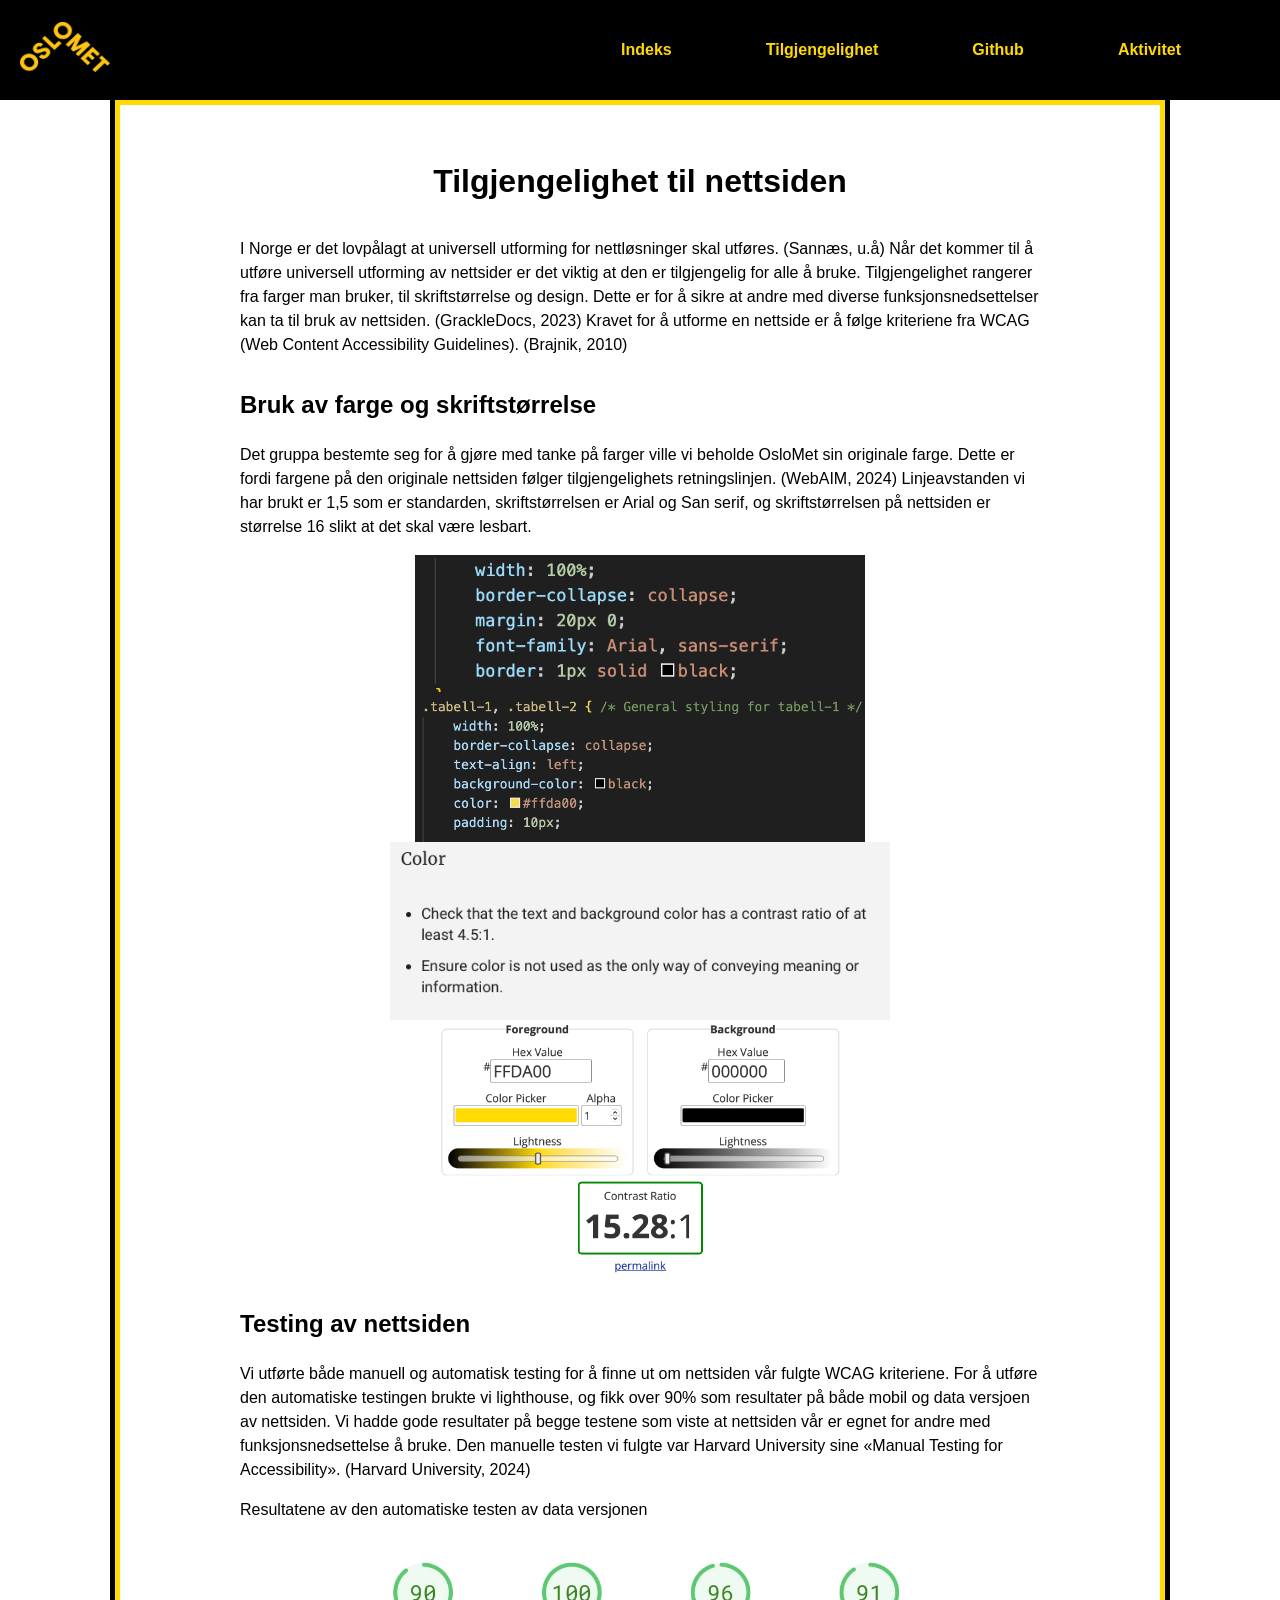
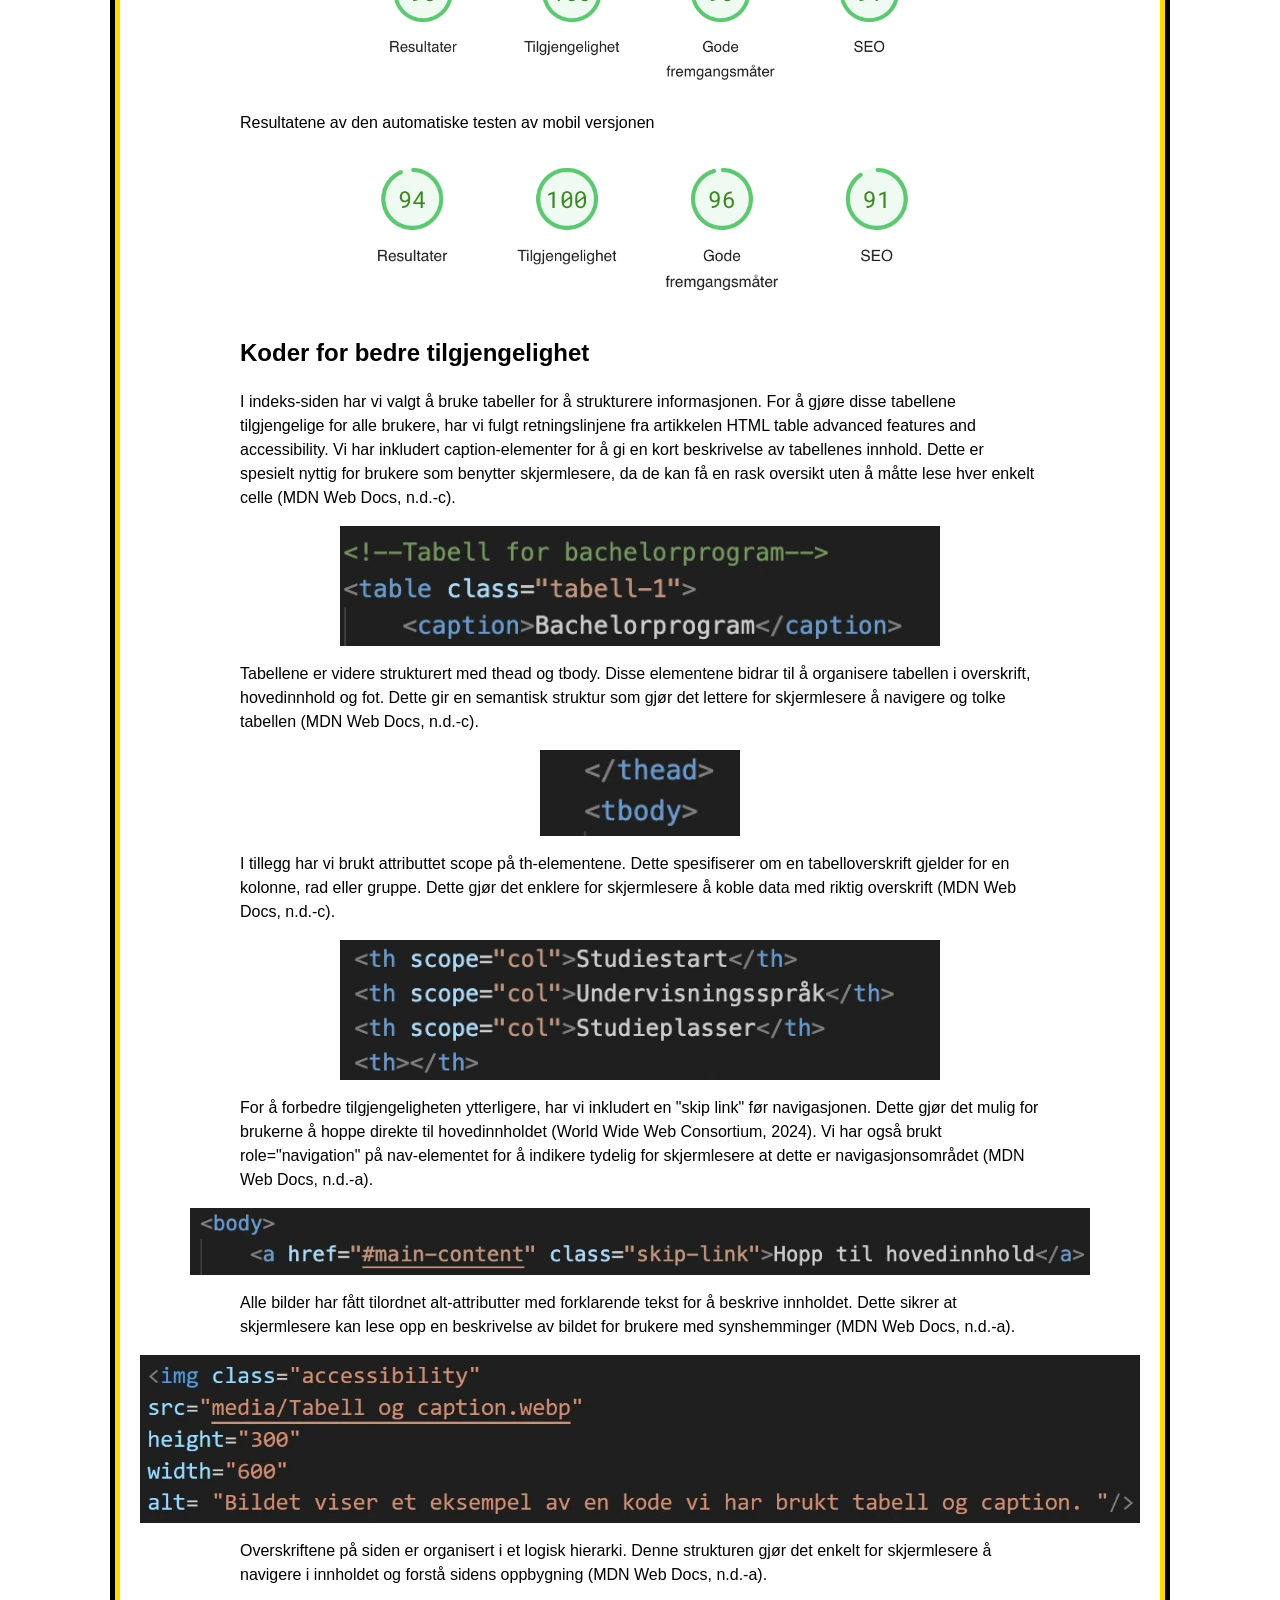
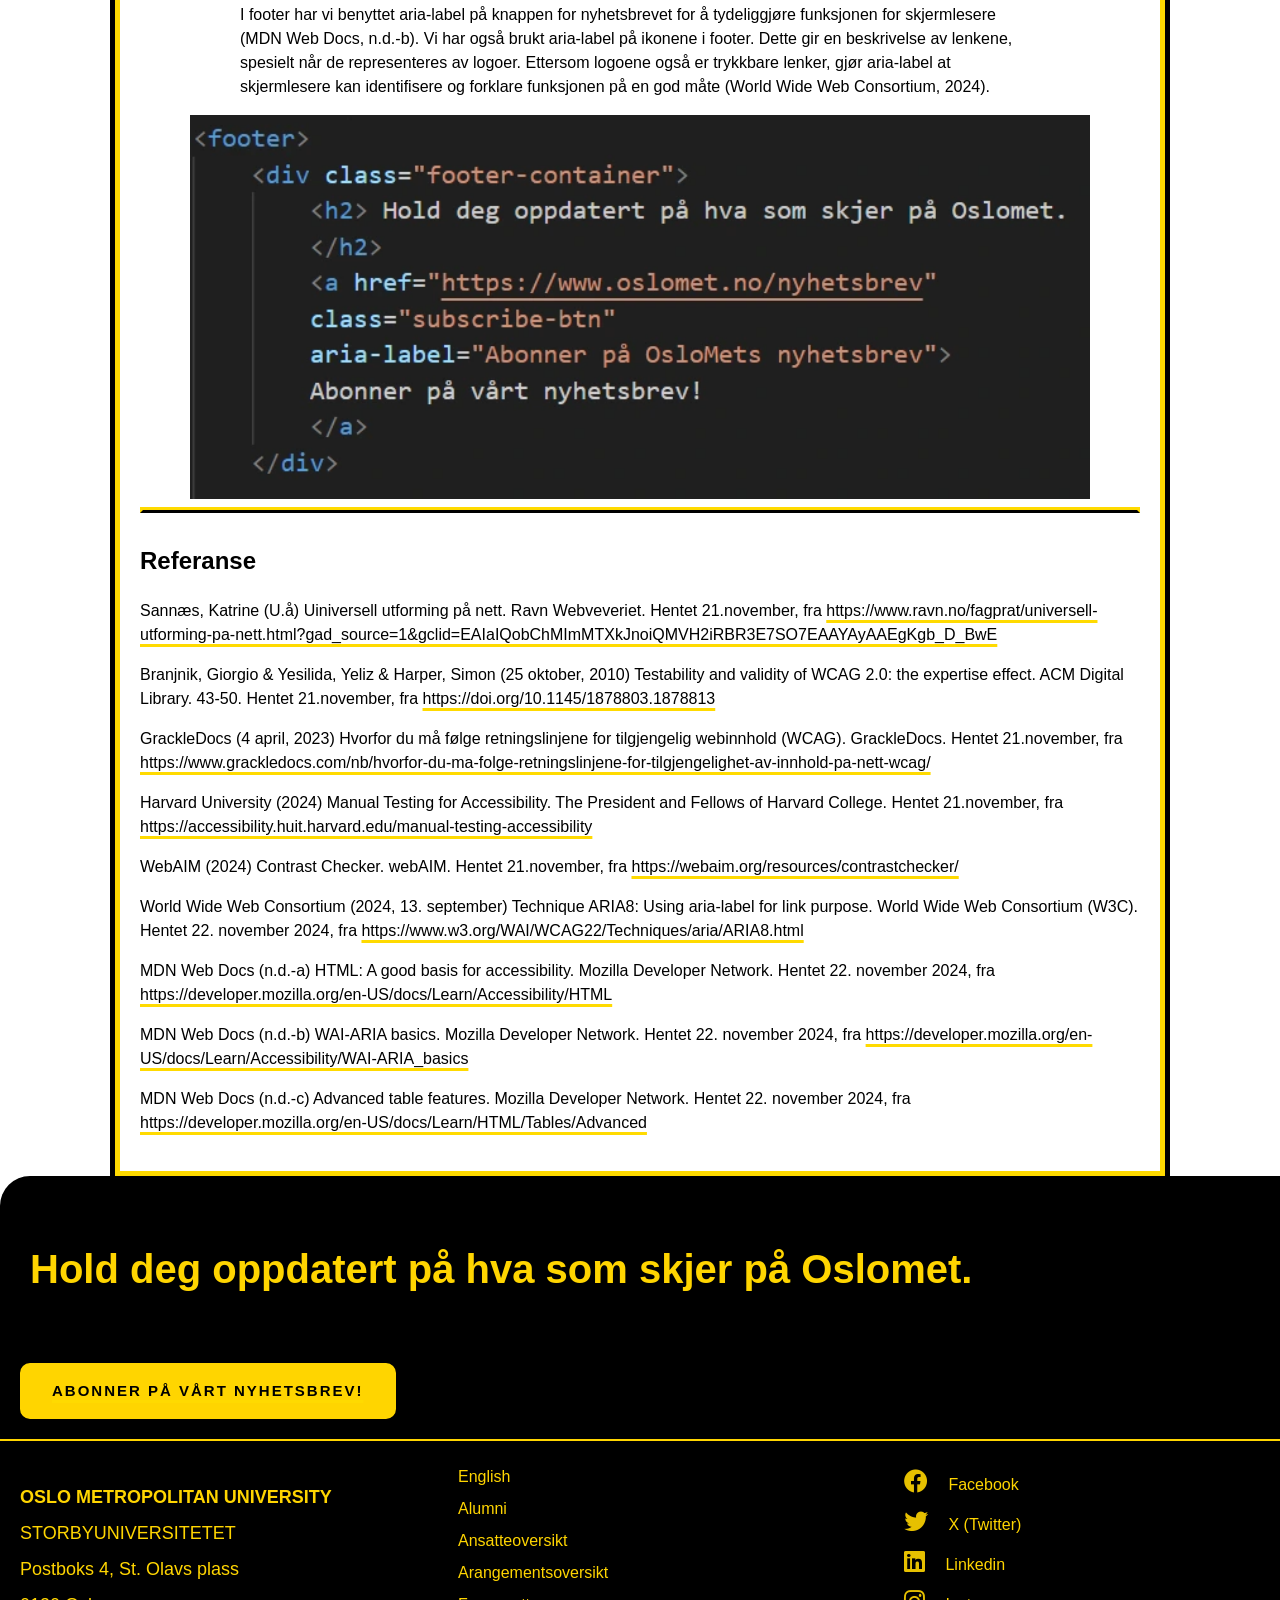
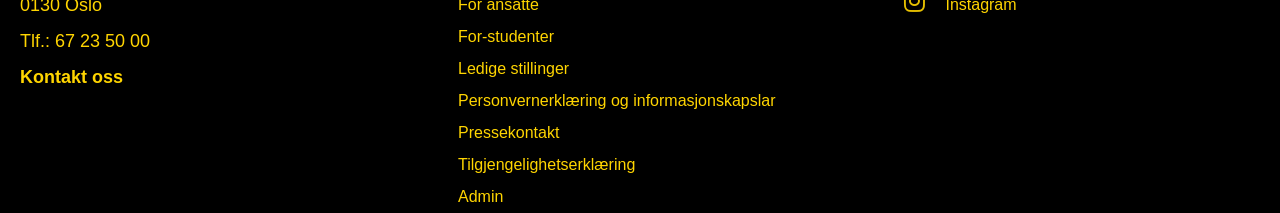
==== accessibility.html @ cd57c7e1 "fjernet height" ====
<!DOCTYPE html>
<html lang="no">
<head>
    <title>Tilgjengelighet</title>
    <meta charset="UTF-8">
    <meta name="viewport" content="width=device-width, initial-scale=1.0">
    <link rel="stylesheet" href="style.css">
    <link rel="stylesheet" href="https://cdnjs.cloudflare.com/ajax/libs/font-awesome/6.0.0-beta3/css/all.min.css">
</head>
    <header>
        <nav>
    
            <a href="https://www.oslomet.no/" >
                <img
                    width="90"
                    height="50"
                    src="media/OsloMet-gul logo.webp"
                    id="logo"
                    alt="OsloMet logo">
            </a>  
    
            <input id="burger-toggle" type="checkbox">
            <label class="hamburger-toggle-container" for="burger-toggle">
                <div class="menu-icon"></div>
            </label>
            <ul class="menu">
                <li><a href="index.html">Indeks</a></li>
                <li><a href="accessibility.html">Tilgjengelighet</a></li>
                <li><a href="git.html">Github</a></li>
                <li><a href="activity.html">Aktivitet</a></li>
            </ul>
        </nav>
    </header>
<body>
    <article class="tilgjengelighet">
        <section class="innhold">
            <h1>Tilgjengelighet til nettsiden </h1>

            <p class="skrift">I Norge er det lovpålagt at universell utforming for nettløsninger skal utføres. (Sannæs, u.å) 
                Når det kommer til å utføre universell utforming av nettsider er det viktig at den er tilgjengelig for alle å bruke.
                Tilgjengelighet rangerer fra farger man bruker, til skriftstørrelse og design. 
                Dette er for å sikre at andre med diverse funksjonsnedsettelser kan ta til bruk av nettsiden. (GrackleDocs, 2023) 
                Kravet for å utforme en nettside er å følge kriteriene fra WCAG (Web Content Accessibility Guidelines). (Brajnik, 2010) 
            </p>
        
            <h2>Bruk av farge og skriftstørrelse</h2>
            <p class="nettside"> 
                Det gruppa bestemte seg for å gjøre med tanke på farger ville vi beholde OsloMet sin originale farge. 
                Dette er fordi fargene på den originale nettsiden følger tilgjengelighets retningslinjen. (WebAIM, 2024) 
                Linjeavstanden vi har brukt er 1,5 som er standarden, 
                skriftstørrelsen er Arial og San serif, 
                og skriftstørrelsen på nettsiden er størrelse 16 slikt at det skal være lesbart.
            </p>

            <img class= "accessibility" src="media/skrift.webp" width="450px"
            alt="Dette bildet visere linjeavstand, skriftstørrelse og skrift type som er brukt på nettsiden." />
            <!-- Bildet er funnet fra vscode i dette prosjektet -->

            <img class= "accessibility" src="media/farge.webp" width="450x" 
            alt="Bildet viser koden på fargen vi har brukt på nettsiden." />
            <!-- Bildet er funnet fra vscode i dette prosjektet -->

            <img class= "accessibility" 
            src="media/Manuel_farge_test.webp" 
            height="150px"
            width="500px"
            alt="Bildet viser standarden på hva fargen må skåre for at det skal følge WCAG." />
            <!-- kilde brukt for bildet er hentet fra: "https://accessibility.huit.harvard.edu/manual-testing-accessibility"-->

            <img class= "accessibility" src="media/Farge2.webp" width="400px" 
            alt="Bildet viser hva fargene våres skårte." />
            <!-- kildet brukt for bildet er hentet fra: https://webaim.org/resources/contrastchecker/ -->
        </section>
        <section class="innhold"> 
            <h2>Testing av nettsiden</h2>
            <p> Vi utførte både manuell og automatisk testing for å finne ut om nettsiden vår fulgte WCAG kriteriene. 
                For å utføre den automatiske testingen brukte vi lighthouse, og fikk over 90% som resultater på både mobil og data versjoen av nettsiden.
                Vi hadde gode resultater på begge testene som viste at nettsiden vår er egnet for andre med funksjonsnedsettelse å bruke. 
                Den manuelle testen vi fulgte var Harvard University sine «Manual Testing for Accessibility». (Harvard University, 2024)
            </p>
            
            <p>Resultatene av den automatiske testen av data versjonen</p>
            <img class="accessibility" src="media/data versjon.webp" width="600"
            alt="Bildet viser resultatene på den automatiske testen av data versjonen av nettsiden.">
             <!-- https://pagespeed.web.dev/analysis/https-sadaf703-github-io-Eksamen-git-html/xgav37s347?form_factor=mobile&category=performance&category=accessibility&category=best-practices&category=seo&hl=no&utm_source=lh-chrome-ext -->
            
            <p>Resultatene av den automatiske testen av mobil versjonen</p>
            <img class="accessibility" src="media/mobil versjon.webp" width="600"
            alt="Bildet viser resultatene på den automatiske testen av mobil versjonen av nettsiden.">
             <!-- https://pagespeed.web.dev/analysis/https-sadaf703-github-io-Eksamen-git-html/xgav37s347?form_factor=mobile&category=performance&category=accessibility&category=best-practices&category=seo&hl=no&utm_source=lh-chrome-ext -->

        </section>

        <section class="innhold">
            <h2>Koder for bedre tilgjengelighet</h2>

            <p> I indeks-siden har vi valgt å bruke tabeller for å strukturere informasjonen. 
                For å gjøre disse tabellene tilgjengelige for alle brukere, 
                har vi fulgt retningslinjene fra artikkelen HTML table advanced features and accessibility.
                Vi har inkludert caption-elementer for å gi en kort beskrivelse av tabellenes innhold. 
                Dette er spesielt nyttig for brukere som benytter skjermlesere, 
                da de kan få en rask oversikt uten å måtte lese hver enkelt celle (MDN Web Docs, n.d.-c).
            </p>

            <img class="accessibility" src="media/Tabell og caption.webp" width="600" 
            alt= "Bildet viser et eksempel av en kode vi har brukt tabell og caption. "/>
            <!-- Bildet er funnet fra vscode i dette prosjektet -->

            <p class="skrift">Tabellene er videre strukturert med thead og tbody. 
                Disse elementene bidrar til å organisere tabellen i overskrift, hovedinnhold og fot. 
                Dette gir en semantisk struktur som gjør det lettere for skjermlesere å navigere og tolke tabellen (MDN Web Docs, n.d.-c).
            </p>

            <img class="accessibility" src="media/thead og tbody.webp" width="200px" 
            alt="Bildet viser et eksempel av en kode vi har brukt thead og tbody."/>
            <!-- Bildet er funnet fra vscode i dette prosjektet -->

            <p class="skrift">I tillegg har vi brukt attributtet scope på th-elementene. 
                Dette spesifiserer om en tabelloverskrift gjelder for en kolonne, rad eller gruppe. 
                Dette gjør det enklere for skjermlesere å koble data med riktig overskrift (MDN Web Docs, n.d.-c).
            </p>

            <img class="accessibility" src="media/scope.webp" width="600px" 
            alt="Bildet viser et eksempel av en kode vi har brukt scope. "/>
            <!-- Bildet er funnet fra vscode i dette prosjektet -->

            <p class="skrift">For å forbedre tilgjengeligheten ytterligere, har vi inkludert en "skip link" før navigasjonen. 
                Dette gjør det mulig for brukerne å hoppe direkte til hovedinnholdet (World Wide Web Consortium, 2024). 
                Vi har også brukt role="navigation" på nav-elementet for å indikere tydelig for skjermlesere at dette er navigasjonsområdet 
                (MDN Web Docs, n.d.-a).
            </p>

            <img class="accessibility" src="media/skip link.webp" width="900px" 
            alt="Bildet er et eksempel av en kode vi har brukt skip link."/>
            <!-- Bildet er funnet fra vscode i dette prosjektet -->

            <p class="skrift">Alle bilder har fått tilordnet alt-attributter med forklarende tekst for å beskrive innholdet. 
                Dette sikrer at skjermlesere kan lese opp en beskrivelse av bildet for brukere med synshemminger (MDN Web Docs, n.d.-a).
            </p>

            <img class="accessibility" src="media/alt-attributtet.webp" width="1000px" 
            alt="Bildet viser et eksempel av en kode vi har brukt alt attributtet."/>
            <!-- Bildet er funnet fra vscode i dette prosjektet -->

            <p class="skrift">Overskriftene på siden er organisert i et logisk hierarki. 
                Denne strukturen gjør det enkelt for skjermlesere å navigere i innholdet og forstå sidens oppbygning (MDN Web Docs, n.d.-a).
            </p>


            <p class="skrift">I footer har vi benyttet aria-label på knappen for nyhetsbrevet for å tydeliggjøre funksjonen for skjermlesere (MDN Web Docs, n.d.-b). 
                Vi har også brukt aria-label på ikonene i footer. 
                Dette gir en beskrivelse av lenkene, spesielt når de representeres av logoer. 
                Ettersom logoene også er trykkbare lenker, 
                gjør aria-label at skjermlesere kan identifisere og forklare funksjonen på en god måte (World Wide Web Consortium, 2024).
            </p>
         
            <img class="accessibility" src="media/aria-label.webp" width="900">
            <!-- Bildet er funnet fra vscode i dette prosjektet -->
            
        </section>
        <hr>
        <section>
            <h2>Referanse</h2>

                <p>Sannæs, Katrine (U.å) 
                    Uiniversell utforming på nett.
                    Ravn Webveveriet. 
                    Hentet 21.november, fra 
                    <a href="https://www.ravn.no/fagprat/universell-utforming-pa-nett.html?gad_source=1&gclid=EAIaIQobChMImMTXkJnoiQMVH2iRBR3E7SO7EAAYAyAAEgKgb_D_BwE" 
                    target="_self">https://www.ravn.no/fagprat/universell-utforming-pa-nett.html?gad_source=1&gclid=EAIaIQobChMImMTXkJnoiQMVH2iRBR3E7SO7EAAYAyAAEgKgb_D_BwE</a>
                </p>  
       
                <p> Branjnik, Giorgio & Yesilida, Yeliz & Harper, Simon (25 oktober, 2010) 
                    Testability and validity of WCAG 2.0: the expertise effect. 
                    ACM Digital Library. 43-50. 
                    Hentet 21.november, fra  
                    <a href="https://doi.org/10.1145/1878803.1878813"target="_self">https://doi.org/10.1145/1878803.1878813</a>
                </p>
       
                <p> GrackleDocs (4 april, 2023) 
                    Hvorfor du må følge retningslinjene for tilgjengelig webinnhold (WCAG). 
                    GrackleDocs. 
                    Hentet 21.november, fra 
                    <a href= "https://www.grackledocs.com/nb/hvorfor-du-ma-folge-retningslinjene-for-tilgjengelighet-av-innhold-pa-nett-wcag/ " target="_self">
                    https://www.grackledocs.com/nb/hvorfor-du-ma-folge-retningslinjene-for-tilgjengelighet-av-innhold-pa-nett-wcag/</a>
                </p>
       
                <p> Harvard University (2024)
                    Manual Testing for Accessibility. 
                    The President and Fellows of Harvard College. 
                    Hentet 21.november, fra 
                    <a href="https://accessibility.huit.harvard.edu/manual-testing-accessibility" target="_self"> https://accessibility.huit.harvard.edu/manual-testing-accessibility</a>
                </p>

                <p>WebAIM (2024) 
                    Contrast Checker. 
                    webAIM. 
                    Hentet 21.november, fra <a href="https://webaim.org/resources/contrastchecker/" target="_self"> https://webaim.org/resources/contrastchecker/ </a>
                </p>
         
                <p>World Wide Web Consortium (2024, 13. september) 
                    Technique ARIA8: Using aria-label for link purpose. 
                    World Wide Web Consortium (W3C). 
                    Hentet 22. november 2024, fra 
                    <a href= "https://www.w3.org/WAI/WCAG22/Techniques/aria/ARIA8.html" target="_self"> https://www.w3.org/WAI/WCAG22/Techniques/aria/ARIA8.html </a>
                </p>

                <p>MDN Web Docs (n.d.-a)  
                    HTML: A good basis for accessibility. 
                    Mozilla Developer Network. 
                    Hentet 22. november 2024, fra  
                    <a href="https://developer.mozilla.org/en-US/docs/Learn/Accessibility/HTML"  target="_self"> https://developer.mozilla.org/en-US/docs/Learn/Accessibility/HTML </a>
                </p>

                <p>MDN Web Docs (n.d.-b)  
                    WAI-ARIA basics. 
                    Mozilla Developer Network. 
                    Hentet 22. november 2024, fra  
                    <a href="https://developer.mozilla.org/en-US/docs/Learn/Accessibility/WAI-ARIA_basics" target="_self"> https://developer.mozilla.org/en-US/docs/Learn/Accessibility/WAI-ARIA_basics</a>
                </p>

                <p>MDN Web Docs (n.d.-c) 
                    Advanced table features. 
                    Mozilla Developer Network. 
                    Hentet 22. november 2024, fra 
                    <a href="https://developer.mozilla.org/en-US/docs/Learn/HTML/Tables/Advanced" target="_self"> https://developer.mozilla.org/en-US/docs/Learn/HTML/Tables/Advanced</a>
                </p>
            </section>
        </article>

        <footer>  
            <div class="footer-container">
                <h2> Hold deg oppdatert på hva som skjer på Oslomet.
                </h2>
                <a href="https://www.oslomet.no/nyhetsbrev" 
                class="subscribe-btn" 
                aria-label="Abonner på OsloMets nyhetsbrev"> 
                Abonner på vårt nyhetsbrev!
                </a>
            </div>
            
        <hr class="hrFooter">
            <div class="footer-details">
                <div class="contact-info">
                    <p>  <strong> OSLO METROPOLITAN UNIVERSITY</strong> <br>
                        STORBYUNIVERSITETET <br>
                        Postboks 4, St. Olavs plass <br>
                        0130 Oslo <br>
                        Tlf.: 67 23 50 00 <br>
                        <strong><a href="https://www.oslomet.no/om/kontakt">Kontakt oss    </strong></a>
    
                    </p>
                </div>
            <div class="footer-links">
    
                <a href="https://www.oslomet.no/en">English</a><br>
                <a href="https://www.oslomet.no/alumni">Alumni</a><br>
                <a href="https://www.oslomet.no/om/ansatteoversikt">Ansatteoversikt</a><br>
                <a href="https://www.oslomet.no/om/arrangement/arrangementsoversikt">Arangementsoversikt</a><br>
                <a href="https://www.oslomet.no/om/for-ansatte">For ansatte</a><br>
                <a href="https://www.oslomet.no/om/for-studenter">For-studenter</a><br>
                <a href="https://www.oslomet.no/om/ledige-stillinger">Ledige stillinger</a><br>
                <a href="https://www.oslomet.no/om/personvernerklering-informasjonskapslar">Personvernerklæring og informasjonskapslar</a><br>
                <a href="https://www.oslomet.no/om/pressekontakt"> Pressekontakt</a><br>
                <a href="https://www.oslomet.no/om/tilgjengelegheitserklering">Tilgjengelighetserklæring</a><br>
                <a href="#">Admin</a>
                </div>
                <div class="social-icons">
                    <a href="https://www.facebook.com/oslomet/" aria-label="OsloMet på Facebook"><i class="fa-brands fa-facebook"></i> Facebook</a><br> 
                    <a href="https://x.com/oslomet" aria-label="OsloMet på Twitter"><i class="fa-brands fa-twitter"></i> X (Twitter)</a><br>
                    <a href="https://no.linkedin.com/school/oslomet/" aria-label="OsloMet på LinkedIn"><i class="fa-brands fa-linkedin"></i> Linkedin</a><br>
                    <a href="https://www.instagram.com/oslomet/?hl=nb" aria-label="OsloMet på Instagram"><i class="fa-brands fa-instagram"></i> Instagram</a><br>
                </div>
            </div>
    
        </footer>
    </body>
</html>
---- style.css ----
#burger-toggle {
  display: none;  /* Skjuler burger-ikonet som brukes på mobil */
}

/*Navigasjon og meny*/

nav {
  margin: 0; /* Fjerner all margin rundt elementet. */
  padding: 0 20px; /* Setter topp- og bunn-padding til 0, og venstre- og høyre-padding til 20px */
  background-color: #000;
  display: flex;  /* Bruker flexbox for å plassere elementene i navigasjonen */
  align-items: center; /* Sentraliserer elementene vertikalt */
  justify-content: space-between; /* Fordeler plass mellom elementene */
  height: 100px;
}


@media (min-width:701px) { /* Desktop view for skjermer som er 701px eller større*/
  .menu {
  display: flex;
  flex-direction: row;
  justify-content: center;
  list-style-type: none;
  }
  
  .menu li {padding-right: 4rem;}
  }
  
 
.menu a,
.footer-links a {
  text-decoration: none; /* Fjerner standard understrek på lenker */
}

.menu a {
  font-size: 1em;
  font-weight: bold;
  color: #ffda00;
  padding: 15px;
  display: block; /* Elementet vises som et blokk-element, tar hele bredden tilgjengelig. */
  text-align: center;
  transition: color 0.3s ease; /* Legger til en jevn overgang ved hover */
}

.menu a:hover { /* stil ved hover (når pekeren er over elementet.) */
  background-color: #ffda00; 
  color: #000;
}

/*Generell styling*/
body {
  font-family: Arial, sans-serif;
  font-size: 1em;
  line-height: 1.5; /* Angir linjeavstand. */
  margin: 0;
}
/* Skjuler skip links. Kilde for koden: https://www.w3schools.com/accessibility/accessibility_skip_links.php  */
.skip-link {
  position: absolute;
  left: -10000px;
  top: auto;
  width: 1px;
  height: 1px;
  overflow: hidden;
}
.skip-link:focus {
  position: static;
  width: auto;
  height: auto;
}

article {
  max-width: 1000px; /* Begrenser elementets bredde til maks 1000px. */
  border: 5px solid #ffda00; /* Gul kantlinje rundt artikkelen */
  outline: 5px solid #000; /* Svart outline rundt artikkelen, Brukes uten å påvirke layout */
  padding: 20px;
  margin: auto;
}

h1 {
  font-size: 2em;
  text-align: center;
}

h2,
details summary h2,
h3,
details summary h3 {
  font-size: 1,2em;

}

p,
li,
a {
  font-size: 1em;
}

.undertekst {
  text-align: center;
}


a { /*stil for lenker*/
  color: #000;
  text-decoration: underline;
  text-decoration-color: #ffda00;
  text-decoration-thickness: 3px; /* Tykk understrek */
  text-underline-offset: 4px; /* Avstand mellom teksten og understrekningen */
}

h2,
h3 {
  padding-top: 10px;
}

hr {
  border: 3px solid #ffda00; /* Gul horisontal linje */
  border-block-end: 3px solid #000;  /* Sort kant nederst på linjen */
}

.tykkskrift { /* Klassestil for tykkskrift */
  font-weight: bold;
}


/*Video-styling*/

.video-container { /* Brukes for responsiv tilpassing av video.*/
  position: relative; /* Elementet plasseres relativt til sin normale plassering. */
  width: 100%;
  padding-top: 50%;  /* Gir containeren en høyde basert på 50% av bredden (aspektforhold). */
  background-color: #000;  /* Setter svart bakgrunn for å indikere videoinnhold. */
}


.video-container iframe { /* Stiler iframe inni video-container */
  position: absolute; /* plasserer iframe inne i video-containeren. */
  top: 0; /* Plasserer iframe øverst i containeren. */
  border: none; /* Fjerner kantlinjen rundt iframe. */
  left: 0; /* Plasserer iframe helt til venstre i containeren. */
  width: 100%; /* Gjør at iframe tar hele bredden  og høyden av containeren. */
  height: 100%;
}

/* Tabeller*/
.tabell-1,
.tabell-2 {
  width: 100%;
  border-collapse: collapse; /* Fjerner mellomrom mellom celler */
  text-align: left;
  background-color: #000;
  color: #ffda00;
  padding: 10px;
}

.tabell-1 th,
.tabell-1 td,
.tabell-2 th,
.tabell-2 td {
  padding-left: 10px; /* Legger til padding på venstre side av cellene */
  width: 25%;
}

.tabell-1 caption {
  font-size: 1.5em;
  caption-side: top; /* Plasserer overskriften øverst på tabellen */
  font-weight: bold;
  padding: 10px;
  color: #000;
  text-align: center;
}

.tabell-3 {
  width: 100%;
  border-collapse: collapse;
  margin: 20px 0;
  font-family: Arial, sans-serif;
  border: 1px solid #000;
}

.tabell-3 caption {
  font-size: 1.5em;
  font-weight: bold;
  margin-bottom: 10px;
}


.tabell-3 th { /* stil for tabellens overskrifter */
  text-align: center;
  font-weight: bold;
  padding: 10px;
  background-color: #ffda00; 
  color: #000;
  border: 1px solid #000;
}

.tabell-3 td { 
  border: 1px solid #000; /* Sort kant rundt tabellcellene */
  padding: 10px;
  vertical-align: top; /* Justerer innholdet til toppen av cellen det er i. */
}

.tabell-3 .semester {
  background-color: #000;
  color: #ffda00;
}

.tabell-3 tr.semester5_6 td {
  font-weight: bold;
  text-align: center;
  background-color: #000;
  color: #ffda00;
}

.tabell-3 td a {
  display: block;
  font-weight: bold;
  color: #000;
  margin-bottom: 5px;
}

.tabell-3 .Emnegruppe {
  font-weight: bold;
  background-color: #ffda00;
  padding: 2px 5px;
  display: block;
  margin-bottom: 5px;
}

/*stil for seksjoner i Index*/
.andre-seksjon-flex-container,
.tredje-seksjon-flex-container {
  display: flex;
  flex-direction: row;
  align-items: center;
}

.andre-seksjon-flex-container > div {
  max-width: 100%;
  margin: 10px;
  align-items: center;
}

.andre-seksjon,
.tredje-seksjon h2 {
  text-align: center;
}

.tredje-seksjon-flex-container {
  max-width: 100%;
  margin: 10px;
  background-color: #ffda00;
  padding: 10px;
}

.tredje-seksjon-flex-container a {
  text-decoration-color: #000;
}

.tredje-seksjon-flex-container img {
  margin-left: 20px;
}

.enkel-flex-container {  /*lar elementene inni denne containeren justeres og plasseres fleksibelt. */
  width: 350px;
  margin: auto;
  background-color: #ffda00;
  font-size: 20px;
  font-weight: bold;
  text-align: center;
  display: flex;
  justify-content: center;
  align-items: center;
  height: 100px;
}

.enkel-flex-container h3 {
  margin: 0;
  padding: 0;
}

.container-første-seksjon {
  max-width: 800px;
  margin: auto;
  padding: 10px;
}

summary { /* Styling for summary-tittelen */
  font-weight: bold;
  background-color: black;
  color: #ffda00;
  padding: 0;
  max-width: 100%;
  height: 40px;
  outline: none;
  transition: background-color 0.2s ease;
  margin-bottom: 10px;
  cursor: pointer; /* Indikerer at summary er klikkbart */
}

summary:hover {
  background-color: #ffda00;
  color: black;
}

/* Styling for innholdet i paragrafen inne i details */
details h2,
details h3,
details p {
  padding-left: 10px;
  max-width: 100%;
}

details ul {
  padding-left: 70px;
  max-width: 750px;
}

details > details {
  margin-left: 20px;
  margin-bottom: 10px;
  max-width: 700px;
}

details > details summary {
  background-color: #ffda00;
  color: black;
}

details > summary {
  padding: 10px;
  display: flex; /* Plasserer innholdet i summary på én linje */
  cursor: pointer; /* Indiker at det er klikkbart */
  align-items: center; /* Justerer vertikal plassering */
}

details > details p {
  max-width: 100%;
}

/* Klassestil for tykkskrift */
.tykkskrift {
  font-weight: bold;
}

/* CSS for accessibility  */
.accessibility{
  display: block;
  margin-left: auto;
  margin-right: auto;
  max-width: 100%;
  height: auto;
}

.innhold p, .innhold h2{
  margin-left: 100px;
  margin-right: 100px;
}


/* CSS for Git-siden */
.git {
  flex-wrap: wrap;
}

.git h1 {
  text-align: left;
}

.git-container {
  display: flex;
  flex-direction: column;
}


.githublogo { /* GitHub-logo, sentrert */
  display: block;
  margin-left: auto;
  margin-right: auto;
}

.gitlogo img {
  float: right;
  text-indent: 0;
}

.githublogo2 img {
  float: left;
  overflow: auto;
  margin-bottom: 20px;
  margin-right: 20px;
}

.brukGit{
  max-width: 750px;
  margin-left: 150px;
  margin-right: 150px;
  margin-bottom: 50px;
}

.fordeler-container {
  display: flex;
  flex-direction: row;
}
.fordeler-container h3 {
  display: inline; /*fjerner linjeskift*/
  font-size: 1em;
}

.vscode-container {
  display: flex;
  flex-direction: column;
  max-width: 100%;
  align-items: center;
}


.fordeler-container img { /* Bilder i fordeler-seksjonen */
  padding: 20px;
}


figcaption { /* bildetekst for bilder */
  font-style: italic;
  margin: auto;
  text-align: right;
}


.gitimg-container { /* Flex-container for Git-bilder */
  display: flex;
  flex-wrap: wrap;
  flex-direction: row;
}

.gitimg {
  flex: 50%;
  max-width: 50%;
}

.gitimg img {
  max-width: 100%;
}

/* CSS for aktivitetssider */
main {
  border: none;
  outline: none;
}

.rolling-paper {
  max-width: 900px;
  margin: 20px auto;
  background-color: white;
  padding: 50px 60px;
  box-shadow: 0px 10px 20px rgba(0, 0, 0, 0.1);
  border: none;
  outline: none;
}


.aktivitet { /* Aktivitetsseksjonen */
  background-color: #ffd500;
  font-family: Arial, sans-serif;
  margin: 0;
  padding: 0;
  max-width: none;
}

/* Typografi for rullende papir */
.rolling-paper h1 { 
  font-weight: 700;
  font-size: 2em;
  color: #333;
  margin-bottom: 10px;
}

.rolling-paper h2 {
  font-weight: 600;
  font-size: 1.5em;
  color: #555;
  margin-top: 30px;
}

.rolling-paper p,
.rolling-paper ul {
  font-size: 1em;
  color: #666;
  line-height: 1.8;
}

.rolling-paper a {
  color: #0066cc;
  text-decoration: none;
  font-weight: bold;
  transition: color 0.3s ease;
}

.rolling-paper a:hover {
  text-decoration: underline;
}

.flex-container {
  display: flex;
  justify-content: space-between;
  align-items: flex-start; 
  gap: 40px; 
}

.text-content {
  flex: 1.5; 
  max-width: 55%; 
  line-height: 1.8;
  margin: 0;
}

.flex-container img {
  flex: 1.5;
  max-width: 400px;
  height: auto;
  object-fit: cover;
  margin: auto;
}

.flex-container ul {
  flex: 2;
  max-width: 55%;
  margin: 10px;
  padding: 0;
  list-style-position: inside;
}


.image1 { /* Sentraliserte bilder */
  display: block;
  margin: auto;
  max-width: 100%;
  height: auto;
}

.boxed-image {
  width: 100%;
  max-width: 450px;
  height: auto;
  object-fit: cover;
  overflow: hidden;
}


.center { /* Sentrer bilder */
  display: block;
  margin-left: auto;
  margin-right: auto;
  max-width: 100%;
  height: auto;
}

/* Knappstil */
.button-link {
  display: inline-block;
  padding: 10px 15px;
  background-color: #0066cc;
  color: white;
  border-radius: 5px;
  text-decoration: none;
  font-weight: bold;
  transition: background-color 0.3s;
}

.button-link:hover {
  background-color: #004c99;
}


.image-container { /* Generelle stiler for bilder med effekter */
  display: flex;
  justify-content: space-between;
  gap: 20px;
  max-width: 100%;
  margin: 40px auto 0;
  padding: 0 20px;
}

.image-container picture {
  flex: 1;
  max-width: 50%;
  height: auto;
  object-fit: cover;
  transition: transform 0.3s ease;
  box-shadow: 0 4px 8px rgba(0, 0, 0, 0.1);
}

.image-container img{
  width: 100%;
  height: auto;
  object-fit: cover;
}

.image-container picture:hover {
  transform: scale(1.05);
  z-index: 1;
}


.image-container .image-box { /* Side-ved-side layout for bilder */
  flex: 1;
  overflow: hidden;
}

/* Stil for sentrerte bilder */
.image1 {
  display: block;
  margin-left: auto;
  margin-right: auto;
  max-width: 100%;
  height: auto;
}


.boxed-image { /* Stil for boxed bilder */
  width: 100%;
  max-width: 1000px;
  height: auto;
  object-fit: cover;
  overflow: hidden;
}


/* Footer CSS */ 
.footer {
  margin: 0;
  font-family: Arial, sans-serif;
  background-color: black;
  color: #ffd500;
  padding: 70px 0 30px;
  border-top-left-radius: 100px; /* Gjør det øverste venstre hjørnet avrundet. */
  line-height: 1.8;
}

.footer i { /* Ikoner i footer */
  padding: 15px;
}

.footer-container h2 {
  font-size: 40px;
  padding: 10px;
}

.hrFooter { /* Stiler for horisontal linje i footer */
  border: 1px solid #ffd500;
  margin: 0;
}

.contact-info,
.footer-links,
.social-icons { /* Stiler for hovedseksjonene i footer */
  width: 30%;
  margin-top: 20px;
  margin-left: 20px;
}

.social-icons i {
  font-size: 12px;
  padding: 1px;
}

.footer-links a:hover,
.social-icons a:hover,
.contact-info a:hover { /* Hover-stil for lenker i footer */
  text-decoration: underline;
  color: rgb(245, 239, 153);
}


.social-icons a i:hover { /* stil for  ikonet (i) ved hover. */
  background-color: black;
  transition: 0.5s;
  border-radius: 50%;
}


.social-icons a:hover i { /* stil for  lenken (a) ved hover. */
  color: black;
  transition: 0.5s;
  background-color: #ffd500;
}



.social-icons a i { /* stil for sosiale-ikon lenke */
  text-decoration: none;
  padding: 8px;
  color: #ffd500;
  opacity: 0.9; /* Gjør ikonet 90% synlig (litt gjennomsiktig). */
  font-size: 1.5em;
  border-radius: 50%;
}

.social-icons a {
  color: #ffd500;
  text-decoration: none;
 
}

.social-icons {
  margin-bottom: 20px;
}

.contact-info p,
.footer-links a {
  line-height: 2;
}

.contact-info a,
.contact-info p {
  text-decoration: none;
  font-size: 18px;
}

.contact-info a:hover {
  text-decoration: underline;
}

.contact-info a,
.footer-links a,
.contact-info {
  color: #ffd500;
}

.footer-details {
  display: flex;
  justify-content: space-between;
  background-color: black;
}

.contact-info a {
  margin-bottom: 30px;
}

.social-icons i {
  margin-right: 8px !important;
}

.footer-container {
  display: flex;
  align-items: flex-start;
  flex-wrap: wrap;
  justify-content: space-between;
  gap: 20px;
  padding: 20px;
  background-color: black;
  color: #ffd500;
  border-top-left-radius: 30px;
}

.footer-container > div {
  flex: 1 1 200px; /* Minimum bredde på 200px */
}

.subscribe-btn {
  text-align: center;
  padding: 20px;
}


.subscribe-btn { /*Stil for abonnementsknappen */
  background-color: #ffd500;
  color: black;
  border: 2px solid #ffd500;
  padding: 15px 30px;
  font-size: 15px;
  font-weight: bold;
  text-transform: uppercase;
  letter-spacing: 2px;
  border-radius: 10px;
  cursor: pointer;
  transition: all 0.3s ease;
}

.subscribe-btn:hover { /* Hover-stil for abonnementsknappen */
  background-color: #ffd500;
  color: black;
  box-shadow: 0px 8px 15px rgba(0, 0, 0, 0.2); /* Legger til skygge. */
  transform: translateY(-5px); /* Flytter knappen oppover ved hover. */
}


/* Mobilvisning: Stiler for skjermer med 700px eller mindre */
@media (max-width: 701px) {
  /* Menyen blir vertikal og skjult til den aktiveres */

    
  .menu {
    list-style-type: none;
    position: absolute;
    top: 80px;
    left: 0;
    right: 0;
    background-color: black;
    display: none;
    transition: max-height 0.3s ease-out;
    padding: 0;
  }

  .menu-icon {
    display: block;
    background-image: url(media/menu-icon.webp); /* Hamburger-ikon */
    background-size: contain; /* Skalerer ikonet slik at det passer innenfor containerens dimensjoner uten å beskjære. */
    width: 40px;
    height: 40px;
    margin: 20px;
  }

  #burger-toggle:checked ~ .menu {
    display: block; /* Viser menyen når checkbox er aktivert */
  }

  .menu li {
    height: auto;
    overflow: visible; /* Gjør at innhold som går utenfor containeren fortsatt er synlig. */
    text-align: center;
  }

  /* Justering av tekst og fonter på mobil */
  body,
  article,
  .aktivitet {
    border: none;
    outline: none;
    padding: 0;
    width: 100%;
    font-size: 14px;
    margin: 0;
    word-wrap: break-word; /*Bryter lange ord som ikke får plass i containeren */
    overflow-wrap: break-word;  
  }

  article {
    padding-bottom: 10px;
  }

  .indexH1{
    font-size: 1.5em; /* Gjør h1 enda mindre på mobil */
  }

  .indexH1, .undertekst {
    padding: 5px; /* Justerer padding for mobil */
    padding-bottom: 0;
    text-align: center; /* Sørger for sentrert tekst */
    line-height: 1.2; /* Mindre linjeavstand for mobil */
  }

  h2,
  details summary h2,
  details > details summary h3 {
    font-size: 1rem;
  }

  /* Video-container fjernes i mobilversjon */
  .video-container {
    display: none;
  }


  /* Justering av tabeller */
  .tabell-1,
  .tabell-2,
  .tabell-3 {
    width: 100%;
    font-size: 0.9em;
  }

  .andre-seksjon-flex-container,
  .tredje-seksjon-flex-container {
    flex-direction: column;
  }

  .andre-seksjon-flex-container p {
    text-align: center;
  }

  .tredje-seksjon img {
    max-width: 100%;
    height: auto;
    margin: 0 auto; /* Sentraliserer bildet horisontalt */
  }

/* CSS for accessibility  */
  

  .tilgjengelighet section{
    padding: 10px;
  }

  .innhold p, .innhold h2{
    margin-left: 0;
    margin-right: 0;
  }
  

  /* CSS for Git-siden */
  .git {
    padding-left: 10px;
    padding-right: 10px;
    max-width: 95%;
  }

  .gitlogo img,
  .githublogo2 img {
    display: none; /* Skjuler bildene i mobilversjonen */
  }

  .git-container,
  .fordeler-container {
    flex-direction: column;
  }
  
  .vscode-container img {
    max-width: 100%;
    height: auto;
  }

  .githublogo {
    max-width: 70%;
    height: auto;
    margin: 0 auto;
    display: block;
  }

  .gitimg-container{
    max-width: 100%;
    flex-direction: column;
    height: 80%;
  }
 
  .gitimg{
    max-width: 100%;
    max-height: auto;
    margin: 0 auto;
  }

  .brukGit{
    margin-left: 0;
    margin-right: 0;
  }

  /* Tilpasninger for bilder */
  .boxed-image{
    width: 100%;
    max-width: 300px;
    object-fit: cover;
  }

  .image-container {
    flex-direction: column;
    align-items: center;
    padding: 0;
    width: 100%;
  }

  .image-container picture {
    width: 100%;
    height: auto;
    object-fit: cover;
  }

  .rolling-paper {
    padding: 10px;
    width: 100%;
    box-sizing: border-box;
  }

  .flex-container {
    flex-direction: column;
    align-items: center;
    gap: 20px;
  }

  .flex-container ul,
  .flex-container img {
    max-width: 100%;
    height: auto;
  }

  .text-content {
    max-width: 100%; 
  }

  /* Footer-tilpasninger */
  footer {
    overflow-x: hidden;
  }

  .footer-details {
    flex-direction: column;
    align-items: center;
    text-align: left;
    
  }

  .footer-container h2 {
    font-size: 27px;
  }

  .contact-info,
  .footer-links,
  .social-icons {
    width: 100%;
    padding-left: 20px;
  }

  .subscribe-btn {
    padding: 10px;
    font-size: 12px;
  }

  .social-icons i {
    font-size: 1rem;
    padding: 5px;
  }

  .social-icons a i {
    margin: 0;
    padding: 0;
  }

}
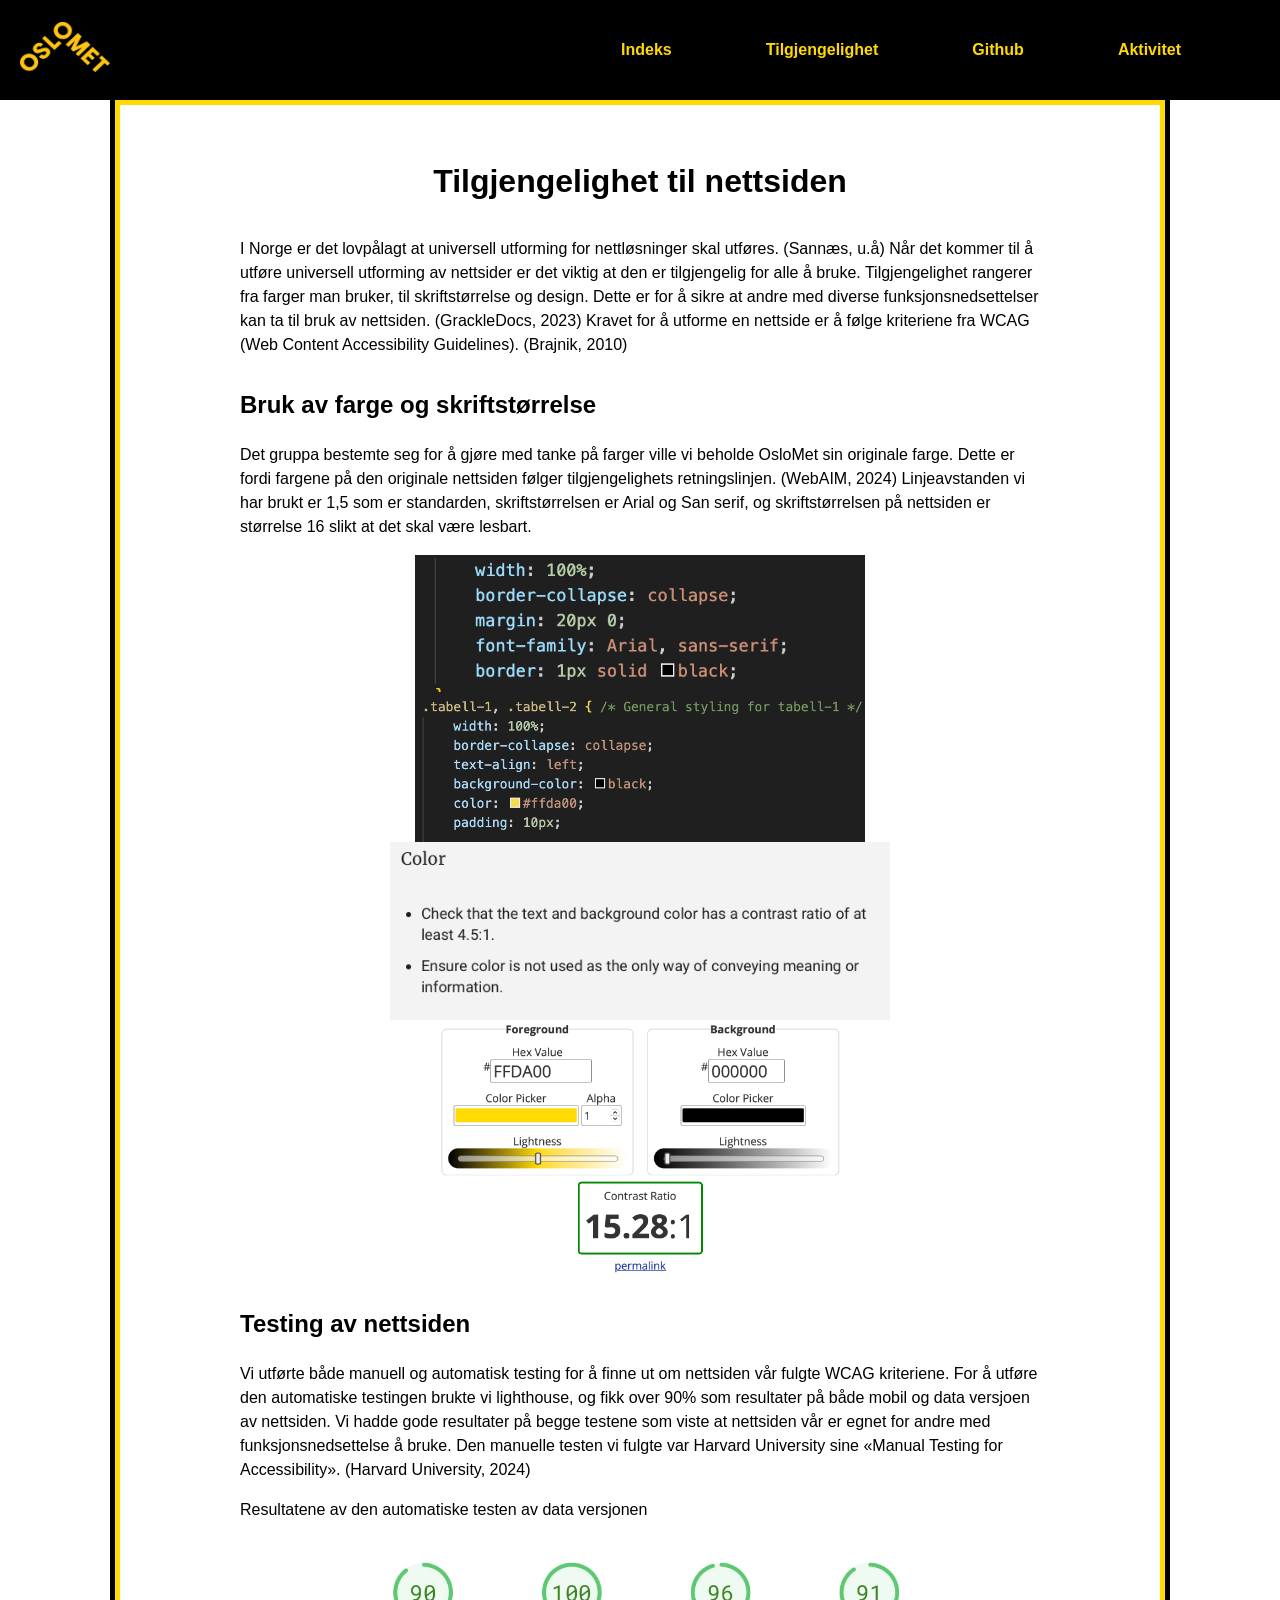
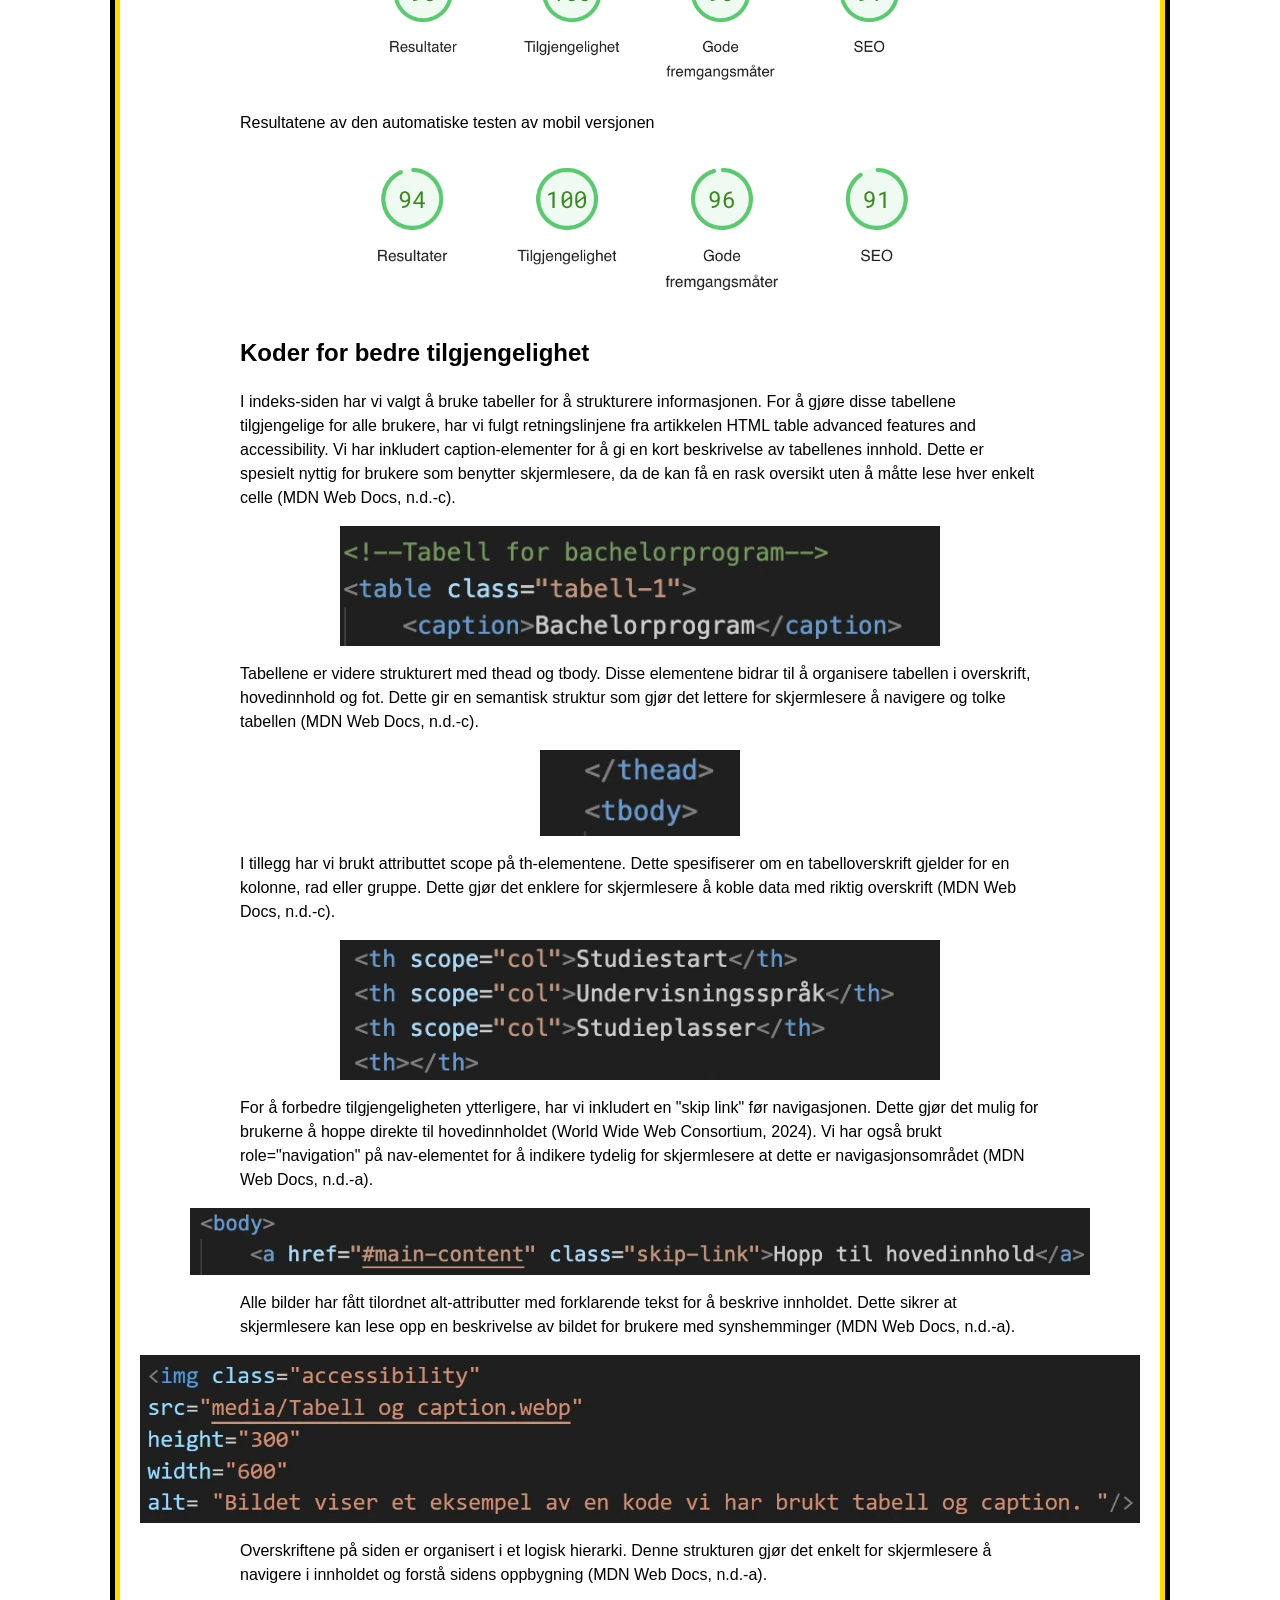
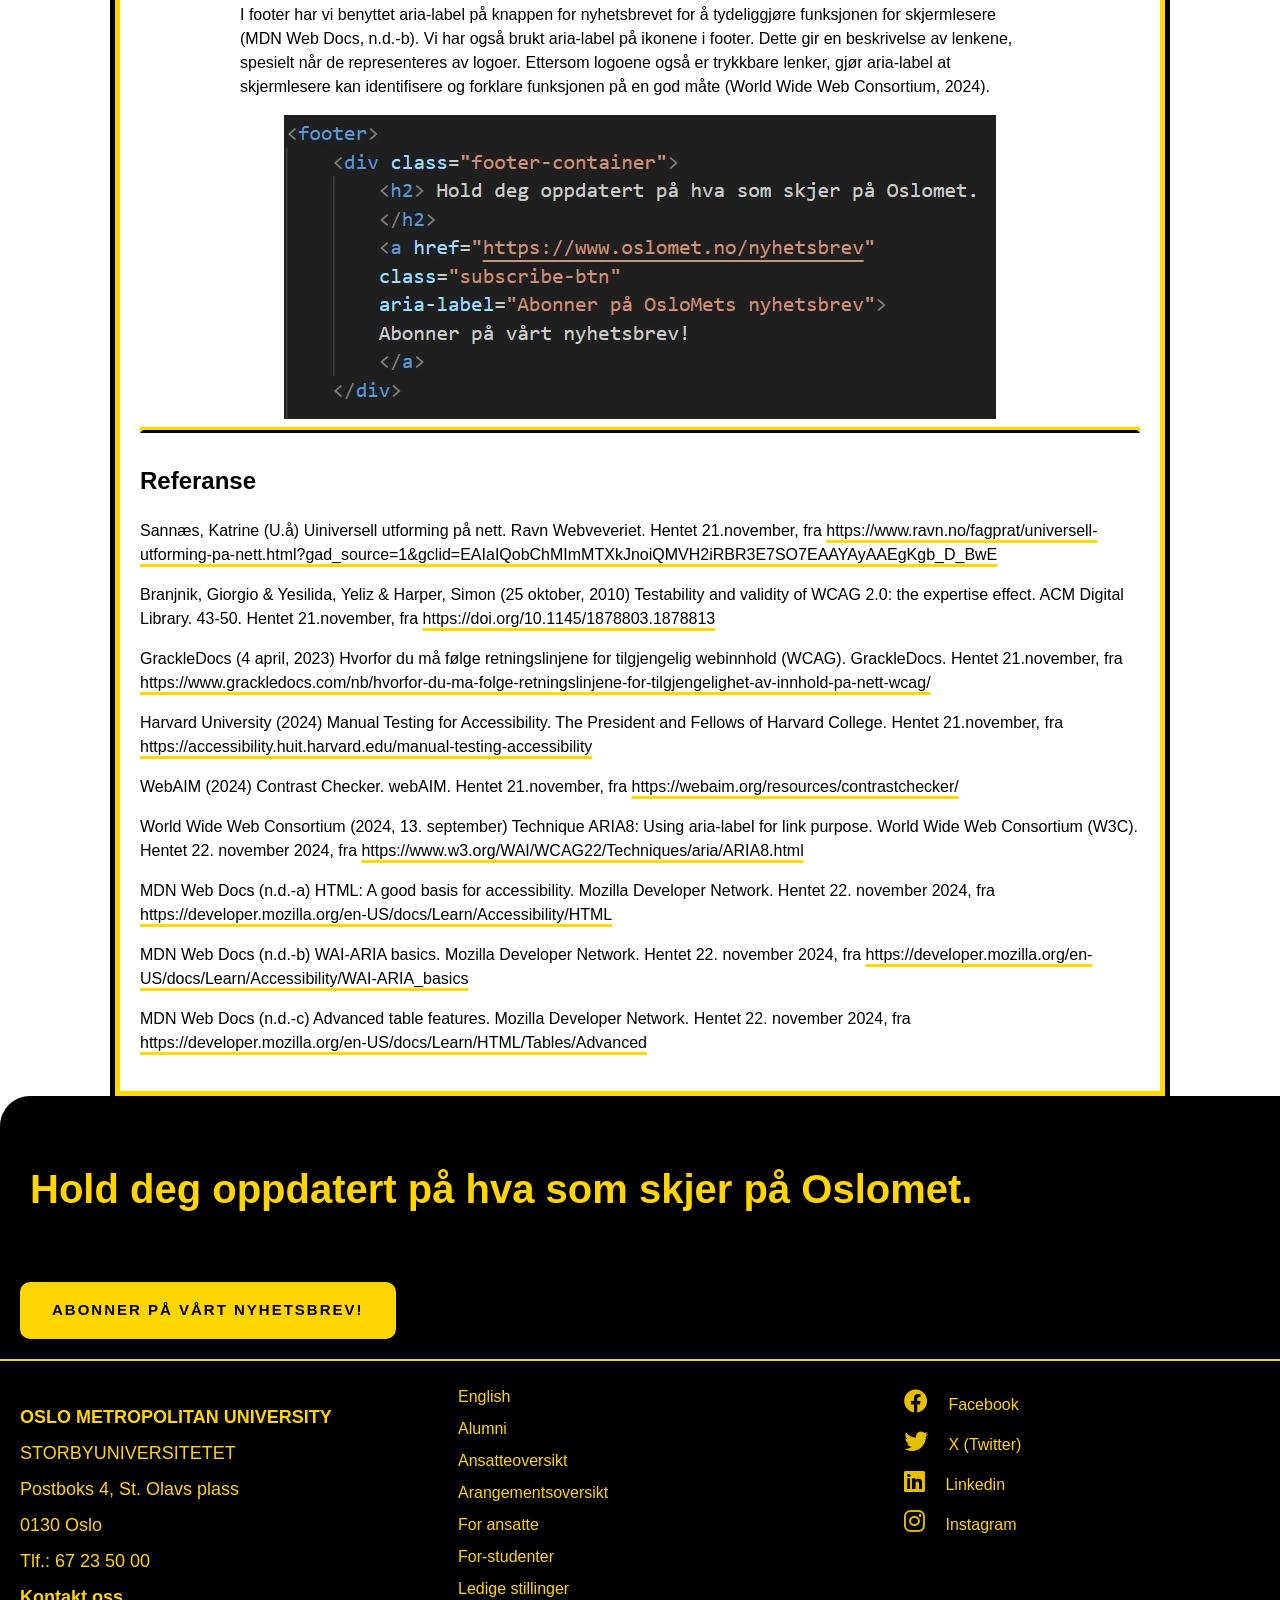
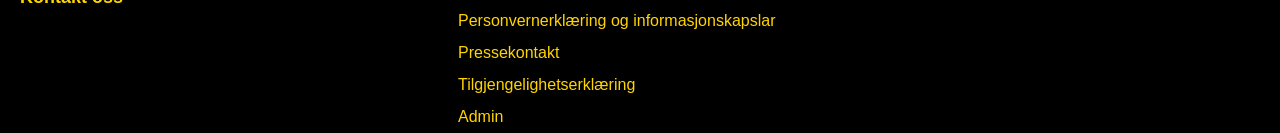
==== commit 87df5343: "Slettet unødvendige filer og mapper. Laget en ny mappe til css. Endret på oath til css." ====
--- a/accessibility.html
+++ b/accessibility.html
@@ -4,7 +4,7 @@
     <title>Tilgjengelighet</title>
     <meta charset="UTF-8">
     <meta name="viewport" content="width=device-width, initial-scale=1.0">
-    <link rel="stylesheet" href="style.css">
+    <link rel="stylesheet" href="style/style.css">
     <link rel="stylesheet" href="https://cdnjs.cloudflare.com/ajax/libs/font-awesome/6.0.0-beta3/css/all.min.css">
 </head>
     <header>
@@ -52,23 +52,26 @@
                 og skriftstørrelsen på nettsiden er størrelse 16 slikt at det skal være lesbart.
             </p>
 
-            <img class= "accessibility" src="media/skrift.webp" width="450px"
+            <img class= "accessibility"
+            src="media/skrift.webp" 
+            height="200px"
+            width="450px"
             alt="Dette bildet visere linjeavstand, skriftstørrelse og skrift type som er brukt på nettsiden." />
             <!-- Bildet er funnet fra vscode i dette prosjektet -->
 
-            <img class= "accessibility" src="media/farge.webp" width="450x" 
+            <img class= "accessibility"
+            src="media/farge.webp" 
+            height="200px" 
+            width="450x" 
             alt="Bildet viser koden på fargen vi har brukt på nettsiden." />
             <!-- Bildet er funnet fra vscode i dette prosjektet -->
 
-            <img class= "accessibility" 
-            src="media/Manuel_farge_test.webp" 
-            height="150px"
-            width="500px"
+            <img class= "accessibility" src="media/Manuel_farge_test.webp" height="150px"width="500px"
             alt="Bildet viser standarden på hva fargen må skåre for at det skal følge WCAG." />
             <!-- kilde brukt for bildet er hentet fra: "https://accessibility.huit.harvard.edu/manual-testing-accessibility"-->
 
-            <img class= "accessibility" src="media/Farge2.webp" width="400px" 
-            alt="Bildet viser hva fargene våres skårte." />
+            <img class= "accessibility" 
+            src="media/Farge2.webp" height="250px" width="400px" alt="Bildet viser hva fargene våres skårte." />
             <!-- kildet brukt for bildet er hentet fra: https://webaim.org/resources/contrastchecker/ -->
         </section>
         <section class="innhold"> 
@@ -80,14 +83,18 @@
             </p>
             
             <p>Resultatene av den automatiske testen av data versjonen</p>
-            <img class="accessibility" src="media/data versjon.webp" width="600"
+            <img class="accessibility"
+            src="media/data versjon.webp"
+            height="300"
+            width="600"
             alt="Bildet viser resultatene på den automatiske testen av data versjonen av nettsiden.">
-             <!-- https://pagespeed.web.dev/analysis/https-sadaf703-github-io-Eksamen-git-html/xgav37s347?form_factor=mobile&category=performance&category=accessibility&category=best-practices&category=seo&hl=no&utm_source=lh-chrome-ext -->
             
             <p>Resultatene av den automatiske testen av mobil versjonen</p>
-            <img class="accessibility" src="media/mobil versjon.webp" width="600"
+            <img class="accessibility"
+            src="media/mobil versjon.webp"
+            height="300"
+            width="600"
             alt="Bildet viser resultatene på den automatiske testen av mobil versjonen av nettsiden.">
-             <!-- https://pagespeed.web.dev/analysis/https-sadaf703-github-io-Eksamen-git-html/xgav37s347?form_factor=mobile&category=performance&category=accessibility&category=best-practices&category=seo&hl=no&utm_source=lh-chrome-ext -->
 
         </section>
 
@@ -102,7 +109,10 @@
                 da de kan få en rask oversikt uten å måtte lese hver enkelt celle (MDN Web Docs, n.d.-c).
             </p>
 
-            <img class="accessibility" src="media/Tabell og caption.webp" width="600" 
+            <img class="accessibility" 
+            src="media/Tabell og caption.webp" 
+            height="300" 
+            width="600" 
             alt= "Bildet viser et eksempel av en kode vi har brukt tabell og caption. "/>
             <!-- Bildet er funnet fra vscode i dette prosjektet -->
 
@@ -111,7 +121,9 @@
                 Dette gir en semantisk struktur som gjør det lettere for skjermlesere å navigere og tolke tabellen (MDN Web Docs, n.d.-c).
             </p>
 
-            <img class="accessibility" src="media/thead og tbody.webp" width="200px" 
+            <img class="accessibility" 
+            src="media/thead og tbody.webp" 
+            width="200px" 
             alt="Bildet viser et eksempel av en kode vi har brukt thead og tbody."/>
             <!-- Bildet er funnet fra vscode i dette prosjektet -->
 
@@ -120,7 +132,9 @@
                 Dette gjør det enklere for skjermlesere å koble data med riktig overskrift (MDN Web Docs, n.d.-c).
             </p>
 
-            <img class="accessibility" src="media/scope.webp" width="600px" 
+            <img class="accessibility" 
+            src="media/scope.webp" 
+            width="600px" 
             alt="Bildet viser et eksempel av en kode vi har brukt scope. "/>
             <!-- Bildet er funnet fra vscode i dette prosjektet -->
 
@@ -130,7 +144,9 @@
                 (MDN Web Docs, n.d.-a).
             </p>
 
-            <img class="accessibility" src="media/skip link.webp" width="900px" 
+            <img class="accessibility" 
+            src="media/skip link.webp" 
+            width="900px" 
             alt="Bildet er et eksempel av en kode vi har brukt skip link."/>
             <!-- Bildet er funnet fra vscode i dette prosjektet -->
 
@@ -138,7 +154,9 @@
                 Dette sikrer at skjermlesere kan lese opp en beskrivelse av bildet for brukere med synshemminger (MDN Web Docs, n.d.-a).
             </p>
 
-            <img class="accessibility" src="media/alt-attributtet.webp" width="1000px" 
+            <img class="accessibility"
+            src="media/alt-attributtet.webp" 
+            width="1000px" 
             alt="Bildet viser et eksempel av en kode vi har brukt alt attributtet."/>
             <!-- Bildet er funnet fra vscode i dette prosjektet -->
 
@@ -154,9 +172,12 @@
                 gjør aria-label at skjermlesere kan identifisere og forklare funksjonen på en god måte (World Wide Web Consortium, 2024).
             </p>
          
-            <img class="accessibility" src="media/aria-label.webp" width="900">
-            <!-- Bildet er funnet fra vscode i dette prosjektet -->
-            
+            <img class="accessibility" 
+            src="media/aria-label.webp" 
+            height="100px" width="" 
+            alt="Bildet viser et eksempel av en kode vi har brukt aria-label i footer."/>
+            <!-- Bildet er funnet fra vscode i dette prosjektet -->
+
         </section>
         <hr>
         <section>
--- a/style/style.css
+++ b/style/style.css
@@ -0,0 +1,1028 @@
+#burger-toggle {
+  display: none;  /* Skjuler burger-ikonet som brukes på mobil */
+}
+
+/*Navigasjon og meny*/
+
+nav {
+  margin: 0; /* Fjerner all margin rundt elementet. */
+  padding: 0 20px; /* Setter topp- og bunn-padding til 0, og venstre- og høyre-padding til 20px */
+  background-color: #000;
+  display: flex;  /* Bruker flexbox for å plassere elementene i navigasjonen */
+  align-items: center; /* Sentraliserer elementene vertikalt */
+  justify-content: space-between; /* Fordeler plass mellom elementene */
+  height: 100px;
+}
+
+
+@media (min-width:701px) { /* Desktop view for skjermer som er 701px eller større*/
+  .menu {
+  display: flex;
+  flex-direction: row;
+  justify-content: center;
+  list-style-type: none;
+  }
+  
+  .menu li {padding-right: 4rem;}
+  }
+  
+ 
+.menu a,
+.footer-links a {
+  text-decoration: none; /* Fjerner standard understrek på lenker */
+}
+
+.menu a {
+  font-size: 1em;
+  font-weight: bold;
+  color: #ffda00;
+  padding: 15px;
+  display: block; /* Elementet vises som et blokk-element, tar hele bredden tilgjengelig. */
+  text-align: center;
+  transition: color 0.3s ease; /* Legger til en jevn overgang ved hover */
+}
+
+.menu a:hover { /* stil ved hover (når pekeren er over elementet.) */
+  background-color: #ffda00; 
+  color: #000;
+}
+
+/*Generell styling*/
+body {
+  font-family: Arial, sans-serif;
+  font-size: 1em;
+  line-height: 1.5; /* Angir linjeavstand. */
+  margin: 0;
+}
+/* Skjuler skip links. Kilde for koden: https://www.w3schools.com/accessibility/accessibility_skip_links.php  */
+.skip-link {
+  position: absolute;
+  left: -10000px;
+  top: auto;
+  width: 1px;
+  height: 1px;
+  overflow: hidden;
+}
+.skip-link:focus {
+  position: static;
+  width: auto;
+  height: auto;
+}
+
+article {
+  max-width: 1000px; /* Begrenser elementets bredde til maks 1000px. */
+  border: 5px solid #ffda00; /* Gul kantlinje rundt artikkelen */
+  outline: 5px solid #000; /* Svart outline rundt artikkelen, Brukes uten å påvirke layout */
+  padding: 20px;
+  margin: auto;
+}
+
+h1 {
+  font-size: 2em;
+  text-align: center;
+}
+
+h2,
+details summary h2,
+h3,
+details summary h3 {
+  font-size: 1,2em;
+
+}
+
+p,
+li,
+a {
+  font-size: 1em;
+}
+
+.undertekst {
+  text-align: center;
+}
+
+
+a { /*stil for lenker*/
+  color: #000;
+  text-decoration: underline;
+  text-decoration-color: #ffda00;
+  text-decoration-thickness: 3px; /* Tykk understrek */
+  text-underline-offset: 4px; /* Avstand mellom teksten og understrekningen */
+}
+
+h2,
+h3 {
+  padding-top: 10px;
+}
+
+hr {
+  border: 3px solid #ffda00; /* Gul horisontal linje */
+  border-block-end: 3px solid #000;  /* Sort kant nederst på linjen */
+}
+
+.tykkskrift { /* Klassestil for tykkskrift */
+  font-weight: bold;
+}
+
+
+/*Video-styling*/
+
+.video-container { /* Brukes for responsiv tilpassing av video.*/
+  position: relative; /* Elementet plasseres relativt til sin normale plassering. */
+  width: 100%;
+  padding-top: 50%;  /* Gir containeren en høyde basert på 50% av bredden (aspektforhold). */
+  background-color: #000;  /* Setter svart bakgrunn for å indikere videoinnhold. */
+}
+
+
+.video-container iframe { /* Stiler iframe inni video-container */
+  position: absolute; /* plasserer iframe inne i video-containeren. */
+  top: 0; /* Plasserer iframe øverst i containeren. */
+  border: none; /* Fjerner kantlinjen rundt iframe. */
+  left: 0; /* Plasserer iframe helt til venstre i containeren. */
+  width: 100%; /* Gjør at iframe tar hele bredden  og høyden av containeren. */
+  height: 100%;
+}
+
+/* Tabeller*/
+.tabell-1,
+.tabell-2 {
+  width: 100%;
+  border-collapse: collapse; /* Fjerner mellomrom mellom celler */
+  text-align: left;
+  background-color: #000;
+  color: #ffda00;
+  padding: 10px;
+}
+
+.tabell-1 th,
+.tabell-1 td,
+.tabell-2 th,
+.tabell-2 td {
+  padding-left: 10px; /* Legger til padding på venstre side av cellene */
+  width: 25%;
+}
+
+.tabell-1 caption {
+  font-size: 1.5em;
+  caption-side: top; /* Plasserer overskriften øverst på tabellen */
+  font-weight: bold;
+  padding: 10px;
+  color: #000;
+  text-align: center;
+}
+
+.tabell-3 {
+  width: 100%;
+  border-collapse: collapse;
+  margin: 20px 0;
+  font-family: Arial, sans-serif;
+  border: 1px solid #000;
+}
+
+.tabell-3 caption {
+  font-size: 1.5em;
+  font-weight: bold;
+  margin-bottom: 10px;
+}
+
+
+.tabell-3 th { /* stil for tabellens overskrifter */
+  text-align: center;
+  font-weight: bold;
+  padding: 10px;
+  background-color: #ffda00; 
+  color: #000;
+  border: 1px solid #000;
+}
+
+.tabell-3 td { 
+  border: 1px solid #000; /* Sort kant rundt tabellcellene */
+  padding: 10px;
+  vertical-align: top; /* Justerer innholdet til toppen av cellen det er i. */
+}
+
+.tabell-3 .semester {
+  background-color: #000;
+  color: #ffda00;
+}
+
+.tabell-3 tr.semester5_6 td {
+  font-weight: bold;
+  text-align: center;
+  background-color: #000;
+  color: #ffda00;
+}
+
+.tabell-3 td a {
+  display: block;
+  font-weight: bold;
+  color: #000;
+  margin-bottom: 5px;
+}
+
+.tabell-3 .Emnegruppe {
+  font-weight: bold;
+  background-color: #ffda00;
+  padding: 2px 5px;
+  display: block;
+  margin-bottom: 5px;
+}
+
+/*stil for seksjoner i Index*/
+.andre-seksjon-flex-container,
+.tredje-seksjon-flex-container {
+  display: flex;
+  flex-direction: row;
+  align-items: center;
+}
+
+.andre-seksjon-flex-container > div {
+  max-width: 100%;
+  margin: 10px;
+  align-items: center;
+}
+
+.andre-seksjon,
+.tredje-seksjon h2 {
+  text-align: center;
+}
+
+.tredje-seksjon-flex-container {
+  max-width: 100%;
+  margin: 10px;
+  background-color: #ffda00;
+  padding: 10px;
+}
+
+.tredje-seksjon-flex-container a {
+  text-decoration-color: #000;
+}
+
+.tredje-seksjon-flex-container img {
+  margin-left: 20px;
+}
+
+.enkel-flex-container {  /*lar elementene inni denne containeren justeres og plasseres fleksibelt. */
+  width: 350px;
+  margin: auto;
+  background-color: #ffda00;
+  font-size: 20px;
+  font-weight: bold;
+  text-align: center;
+  display: flex;
+  justify-content: center;
+  align-items: center;
+  height: 100px;
+}
+
+.enkel-flex-container h3 {
+  margin: 0;
+  padding: 0;
+}
+
+.container-første-seksjon {
+  max-width: 800px;
+  margin: auto;
+  padding: 10px;
+}
+
+summary { /* Styling for summary-tittelen */
+  font-weight: bold;
+  background-color: black;
+  color: #ffda00;
+  padding: 0;
+  max-width: 100%;
+  height: 40px;
+  outline: none;
+  transition: background-color 0.2s ease;
+  margin-bottom: 10px;
+  cursor: pointer; /* Indikerer at summary er klikkbart */
+}
+
+summary:hover {
+  background-color: #ffda00;
+  color: black;
+}
+
+/* Styling for innholdet i paragrafen inne i details */
+details h2,
+details h3,
+details p {
+  padding-left: 10px;
+  max-width: 100%;
+}
+
+details ul {
+  padding-left: 70px;
+  max-width: 750px;
+}
+
+details > details {
+  margin-left: 20px;
+  margin-bottom: 10px;
+  max-width: 700px;
+}
+
+details > details summary {
+  background-color: #ffda00;
+  color: black;
+}
+
+details > summary {
+  padding: 10px;
+  display: flex; /* Plasserer innholdet i summary på én linje */
+  cursor: pointer; /* Indiker at det er klikkbart */
+  align-items: center; /* Justerer vertikal plassering */
+}
+
+details > details p {
+  max-width: 100%;
+}
+
+/* Klassestil for tykkskrift */
+.tykkskrift {
+  font-weight: bold;
+}
+
+/* CSS for accessibility  */
+.accessibility{
+  display: block;
+  margin-left: auto;
+  margin-right: auto;
+  max-width: 100%;
+  height: auto;
+}
+
+.innhold p, .innhold h2{
+  margin-left: 100px;
+  margin-right: 100px;
+}
+
+
+/* CSS for Git-siden */
+.git {
+  flex-wrap: wrap;
+}
+
+.git h1 {
+  text-align: left;
+}
+
+.git-container {
+  display: flex;
+  flex-direction: column;
+}
+
+
+.githublogo { /* GitHub-logo, sentrert */
+  display: block;
+  margin-left: auto;
+  margin-right: auto;
+}
+
+.gitlogo img {
+  float: right;
+  text-indent: 0;
+}
+
+.githublogo2 img {
+  float: left;
+  overflow: auto;
+  margin-bottom: 20px;
+  margin-right: 20px;
+}
+
+.brukGit{
+  max-width: 750px;
+  margin-left: 150px;
+  margin-right: 150px;
+  margin-bottom: 50px;
+}
+
+.fordeler-container {
+  display: flex;
+  flex-direction: row;
+}
+.fordeler-container h3 {
+  display: inline; /*fjerner linjeskift*/
+  font-size: 1em;
+}
+
+.vscode-container {
+  display: flex;
+  flex-direction: column;
+  max-width: 100%;
+  align-items: center;
+}
+
+
+.fordeler-container img { /* Bilder i fordeler-seksjonen */
+  padding: 20px;
+}
+
+
+figcaption { /* bildetekst for bilder */
+  font-style: italic;
+  margin: auto;
+  text-align: right;
+}
+
+
+.gitimg-container { /* Flex-container for Git-bilder */
+  display: flex;
+  flex-wrap: wrap;
+  flex-direction: row;
+}
+
+.gitimg {
+  flex: 50%;
+  max-width: 50%;
+}
+
+.gitimg img {
+  max-width: 100%;
+}
+
+/* CSS for aktivitetssider */
+main {
+  border: none;
+  outline: none;
+}
+
+.rolling-paper {
+  max-width: 900px;
+  margin: 20px auto;
+  background-color: white;
+  padding: 50px 60px;
+  box-shadow: 0px 10px 20px rgba(0, 0, 0, 0.1);
+  border: none;
+  outline: none;
+}
+
+
+.aktivitet { /* Aktivitetsseksjonen */
+  background-color: #ffd500;
+  font-family: Arial, sans-serif;
+  margin: 0;
+  padding: 0;
+  max-width: none;
+}
+
+/* Typografi for rullende papir */
+.rolling-paper h1 { 
+  font-weight: 700;
+  font-size: 2em;
+  color: #333;
+  margin-bottom: 10px;
+}
+
+.rolling-paper h2 {
+  font-weight: 600;
+  font-size: 1.5em;
+  color: #555;
+  margin-top: 30px;
+}
+
+.rolling-paper p,
+.rolling-paper ul {
+  font-size: 1em;
+  color: #666;
+  line-height: 1.8;
+}
+
+.rolling-paper a {
+  color: #0066cc;
+  text-decoration: none;
+  font-weight: bold;
+  transition: color 0.3s ease;
+}
+
+.rolling-paper a:hover {
+  text-decoration: underline;
+}
+
+.flex-container {
+  display: flex;
+  justify-content: space-between;
+  align-items: flex-start; 
+  gap: 40px; 
+}
+
+.text-content {
+  flex: 1.5; 
+  max-width: 55%; 
+  line-height: 1.8;
+  margin: 0;
+}
+
+.flex-container img {
+  flex: 1.5;
+  max-width: 400px;
+  height: auto;
+  object-fit: cover;
+  margin: auto;
+}
+
+.flex-container ul {
+  flex: 2;
+  max-width: 55%;
+  margin: 10px;
+  padding: 0;
+  list-style-position: inside;
+}
+
+
+.image1 { /* Sentraliserte bilder */
+  display: block;
+  margin: auto;
+  max-width: 100%;
+  height: auto;
+}
+
+.boxed-image {
+  width: 100%;
+  max-width: 450px;
+  height: auto;
+  object-fit: cover;
+  overflow: hidden;
+}
+
+
+.center { /* Sentrer bilder */
+  display: block;
+  margin-left: auto;
+  margin-right: auto;
+  max-width: 100%;
+  height: auto;
+}
+
+/* Knappstil */
+.button-link {
+  display: inline-block;
+  padding: 10px 15px;
+  background-color: #0066cc;
+  color: white;
+  border-radius: 5px;
+  text-decoration: none;
+  font-weight: bold;
+  transition: background-color 0.3s;
+}
+
+.button-link:hover {
+  background-color: #004c99;
+}
+
+
+.image-container { /* Generelle stiler for bilder med effekter */
+  display: flex;
+  justify-content: space-between;
+  gap: 20px;
+  max-width: 100%;
+  margin: 40px auto 0;
+  padding: 0 20px;
+}
+
+.image-container picture {
+  flex: 1;
+  max-width: 50%;
+  height: auto;
+  object-fit: cover;
+  transition: transform 0.3s ease;
+  box-shadow: 0 4px 8px rgba(0, 0, 0, 0.1);
+}
+
+.image-container img{
+  width: 100%;
+  height: auto;
+  object-fit: cover;
+}
+
+.image-container picture:hover {
+  transform: scale(1.05);
+  z-index: 1;
+}
+
+
+.image-container .image-box { /* Side-ved-side layout for bilder */
+  flex: 1;
+  overflow: hidden;
+}
+
+/* Stil for sentrerte bilder */
+.image1 {
+  display: block;
+  margin-left: auto;
+  margin-right: auto;
+  max-width: 100%;
+  height: auto;
+}
+
+
+.boxed-image { /* Stil for boxed bilder */
+  width: 100%;
+  max-width: 1000px;
+  height: auto;
+  object-fit: cover;
+  overflow: hidden;
+}
+
+
+/* Footer CSS */ 
+.footer {
+  margin: 0;
+  font-family: Arial, sans-serif;
+  background-color: black;
+  color: #ffd500;
+  padding: 70px 0 30px;
+  border-top-left-radius: 100px; /* Gjør det øverste venstre hjørnet avrundet. */
+  line-height: 1.8;
+}
+
+.footer i { /* Ikoner i footer */
+  padding: 15px;
+}
+
+.footer-container h2 {
+  font-size: 40px;
+  padding: 10px;
+}
+
+.hrFooter { /* Stiler for horisontal linje i footer */
+  border: 1px solid #ffd500;
+  margin: 0;
+}
+
+.contact-info,
+.footer-links,
+.social-icons { /* Stiler for hovedseksjonene i footer */
+  width: 30%;
+  margin-top: 20px;
+  margin-left: 20px;
+}
+
+.social-icons i {
+  font-size: 12px;
+  padding: 1px;
+}
+
+.footer-links a:hover,
+.social-icons a:hover,
+.contact-info a:hover { /* Hover-stil for lenker i footer */
+  text-decoration: underline;
+  color: rgb(245, 239, 153);
+}
+
+
+.social-icons a i:hover { /* stil for  ikonet (i) ved hover. */
+  background-color: black;
+  transition: 0.5s;
+  border-radius: 50%;
+}
+
+
+.social-icons a:hover i { /* stil for  lenken (a) ved hover. */
+  color: black;
+  transition: 0.5s;
+  background-color: #ffd500;
+}
+
+
+
+.social-icons a i { /* stil for sosiale-ikon lenke */
+  text-decoration: none;
+  padding: 8px;
+  color: #ffd500;
+  opacity: 0.9; /* Gjør ikonet 90% synlig (litt gjennomsiktig). */
+  font-size: 1.5em;
+  border-radius: 50%;
+}
+
+.social-icons a {
+  color: #ffd500;
+  text-decoration: none;
+ 
+}
+
+.social-icons {
+  margin-bottom: 20px;
+}
+
+.contact-info p,
+.footer-links a {
+  line-height: 2;
+}
+
+.contact-info a,
+.contact-info p {
+  text-decoration: none;
+  font-size: 18px;
+}
+
+.contact-info a:hover {
+  text-decoration: underline;
+}
+
+.contact-info a,
+.footer-links a,
+.contact-info {
+  color: #ffd500;
+}
+
+.footer-details {
+  display: flex;
+  justify-content: space-between;
+  background-color: black;
+}
+
+.contact-info a {
+  margin-bottom: 30px;
+}
+
+.social-icons i {
+  margin-right: 8px !important;
+}
+
+.footer-container {
+  display: flex;
+  align-items: flex-start;
+  flex-wrap: wrap;
+  justify-content: space-between;
+  gap: 20px;
+  padding: 20px;
+  background-color: black;
+  color: #ffd500;
+  border-top-left-radius: 30px;
+}
+
+.footer-container > div {
+  flex: 1 1 200px; /* Minimum bredde på 200px */
+}
+
+.subscribe-btn {
+  text-align: center;
+  padding: 20px;
+}
+
+
+.subscribe-btn { /*Stil for abonnementsknappen */
+  background-color: #ffd500;
+  color: black;
+  border: 2px solid #ffd500;
+  padding: 15px 30px;
+  font-size: 15px;
+  font-weight: bold;
+  text-transform: uppercase;
+  letter-spacing: 2px;
+  border-radius: 10px;
+  cursor: pointer;
+  transition: all 0.3s ease;
+}
+
+.subscribe-btn:hover { /* Hover-stil for abonnementsknappen */
+  background-color: #ffd500;
+  color: black;
+  box-shadow: 0px 8px 15px rgba(0, 0, 0, 0.2); /* Legger til skygge. */
+  transform: translateY(-5px); /* Flytter knappen oppover ved hover. */
+}
+
+
+/* Mobilvisning: Stiler for skjermer med 700px eller mindre */
+@media (max-width: 701px) {
+  /* Menyen blir vertikal og skjult til den aktiveres */
+
+    
+  .menu {
+    list-style-type: none;
+    position: absolute;
+    top: 80px;
+    left: 0;
+    right: 0;
+    background-color: black;
+    display: none;
+    transition: max-height 0.3s ease-out;
+    padding: 0;
+  }
+
+  .menu-icon {
+    display: block;
+    background-image: url(media/menu-icon.webp); /* Hamburger-ikon */
+    background-size: contain; /* Skalerer ikonet slik at det passer innenfor containerens dimensjoner uten å beskjære. */
+    width: 40px;
+    height: 40px;
+    margin: 20px;
+  }
+
+  #burger-toggle:checked ~ .menu {
+    display: block; /* Viser menyen når checkbox er aktivert */
+  }
+
+  .menu li {
+    height: auto;
+    overflow: visible; /* Gjør at innhold som går utenfor containeren fortsatt er synlig. */
+    text-align: center;
+  }
+
+  /* Justering av tekst og fonter på mobil */
+  body,
+  article,
+  .aktivitet {
+    border: none;
+    outline: none;
+    padding: 0;
+    width: 100%;
+    font-size: 14px;
+    margin: 0;
+    word-wrap: break-word; /*Bryter lange ord som ikke får plass i containeren */
+    overflow-wrap: break-word;  
+  }
+
+  article {
+    padding-bottom: 10px;
+  }
+
+  .indexH1{
+    font-size: 1.5em; /* Gjør h1 enda mindre på mobil */
+  }
+
+  .indexH1, .undertekst {
+    padding: 5px; /* Justerer padding for mobil */
+    padding-bottom: 0;
+    text-align: center; /* Sørger for sentrert tekst */
+    line-height: 1.2; /* Mindre linjeavstand for mobil */
+  }
+
+  h2,
+  details summary h2,
+  details > details summary h3 {
+    font-size: 1rem;
+  }
+
+  /* Video-container fjernes i mobilversjon */
+  .video-container {
+    display: none;
+  }
+
+
+  /* Justering av tabeller */
+  .tabell-1,
+  .tabell-2,
+  .tabell-3 {
+    width: 100%;
+    font-size: 0.9em;
+  }
+
+  .andre-seksjon-flex-container,
+  .tredje-seksjon-flex-container {
+    flex-direction: column;
+  }
+
+  .andre-seksjon-flex-container p {
+    text-align: center;
+  }
+
+  .tredje-seksjon img {
+    max-width: 100%;
+    height: auto;
+    margin: 0 auto; /* Sentraliserer bildet horisontalt */
+  }
+
+/* CSS for accessibility  */
+  
+
+  .tilgjengelighet section{
+    padding: 10px;
+  }
+
+  .innhold p, .innhold h2{
+    margin-left: 0;
+    margin-right: 0;
+  }
+  
+
+  /* CSS for Git-siden */
+  .git {
+    padding-left: 10px;
+    padding-right: 10px;
+    max-width: 95%;
+  }
+
+  .gitlogo img,
+  .githublogo2 img {
+    display: none; /* Skjuler bildene i mobilversjonen */
+  }
+
+  .git-container,
+  .fordeler-container {
+    flex-direction: column;
+  }
+  
+  .vscode-container img {
+    max-width: 100%;
+    height: auto;
+  }
+
+  .githublogo {
+    max-width: 70%;
+    height: auto;
+    margin: 0 auto;
+    display: block;
+  }
+
+  .gitimg-container{
+    max-width: 100%;
+    flex-direction: column;
+    height: 80%;
+  }
+ 
+  .gitimg{
+    max-width: 100%;
+    max-height: auto;
+    margin: 0 auto;
+  }
+
+  .brukGit{
+    margin-left: 0;
+    margin-right: 0;
+  }
+
+  /* Tilpasninger for bilder */
+  .boxed-image{
+    width: 100%;
+    max-width: 300px;
+    object-fit: cover;
+  }
+
+  .image-container {
+    flex-direction: column;
+    align-items: center;
+    padding: 0;
+    width: 100%;
+  }
+
+  .image-container picture {
+    width: 100%;
+    height: auto;
+    object-fit: cover;
+  }
+
+  .rolling-paper {
+    padding: 10px;
+    width: 100%;
+    box-sizing: border-box;
+  }
+
+  .flex-container {
+    flex-direction: column;
+    align-items: center;
+    gap: 20px;
+  }
+
+  .flex-container ul,
+  .flex-container img {
+    max-width: 100%;
+    height: auto;
+  }
+
+  .text-content {
+    max-width: 100%; 
+  }
+
+  /* Footer-tilpasninger */
+  footer {
+    overflow-x: hidden;
+  }
+
+  .footer-details {
+    flex-direction: column;
+    align-items: center;
+    text-align: left;
+    
+  }
+
+  .footer-container h2 {
+    font-size: 27px;
+  }
+
+  .contact-info,
+  .footer-links,
+  .social-icons {
+    width: 100%;
+    padding-left: 20px;
+  }
+
+  .subscribe-btn {
+    padding: 10px;
+    font-size: 12px;
+  }
+
+  .social-icons i {
+    font-size: 1rem;
+    padding: 5px;
+  }
+
+  .social-icons a i {
+    margin: 0;
+    padding: 0;
+  }
+
+}
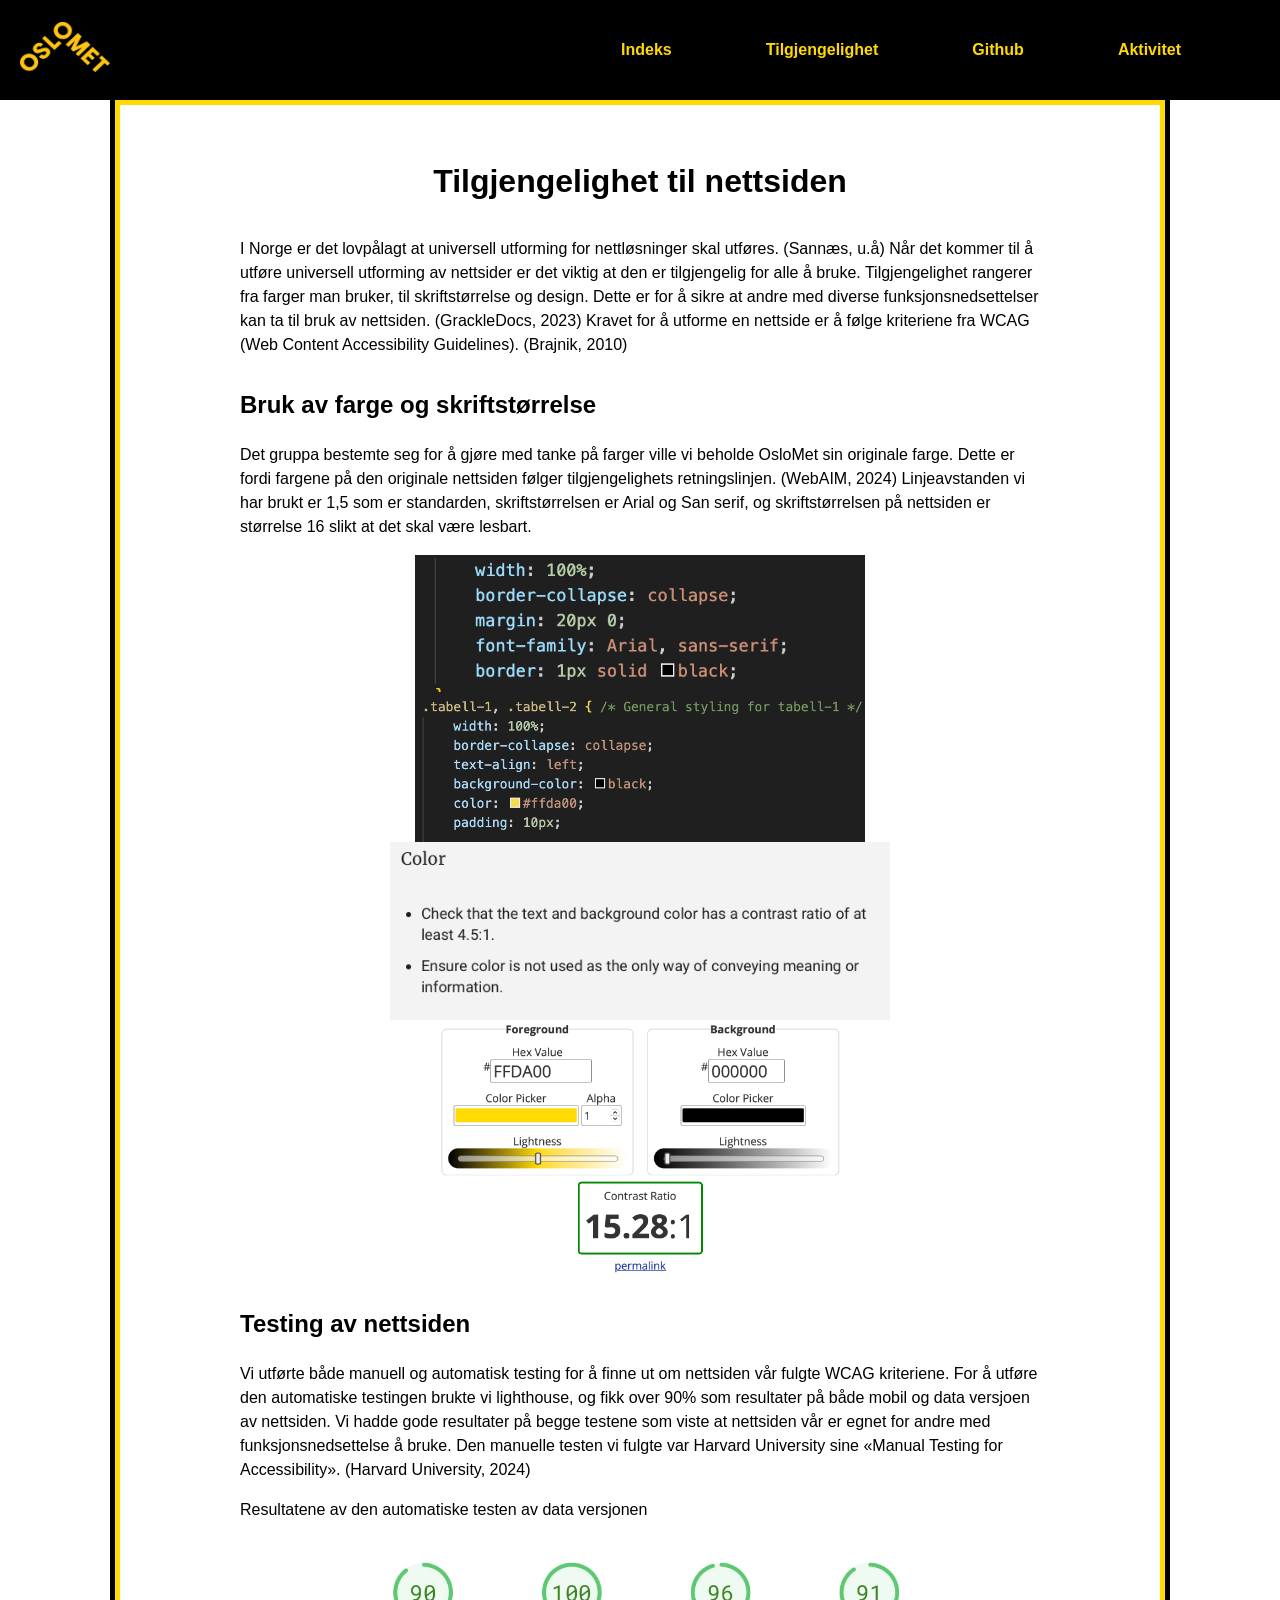
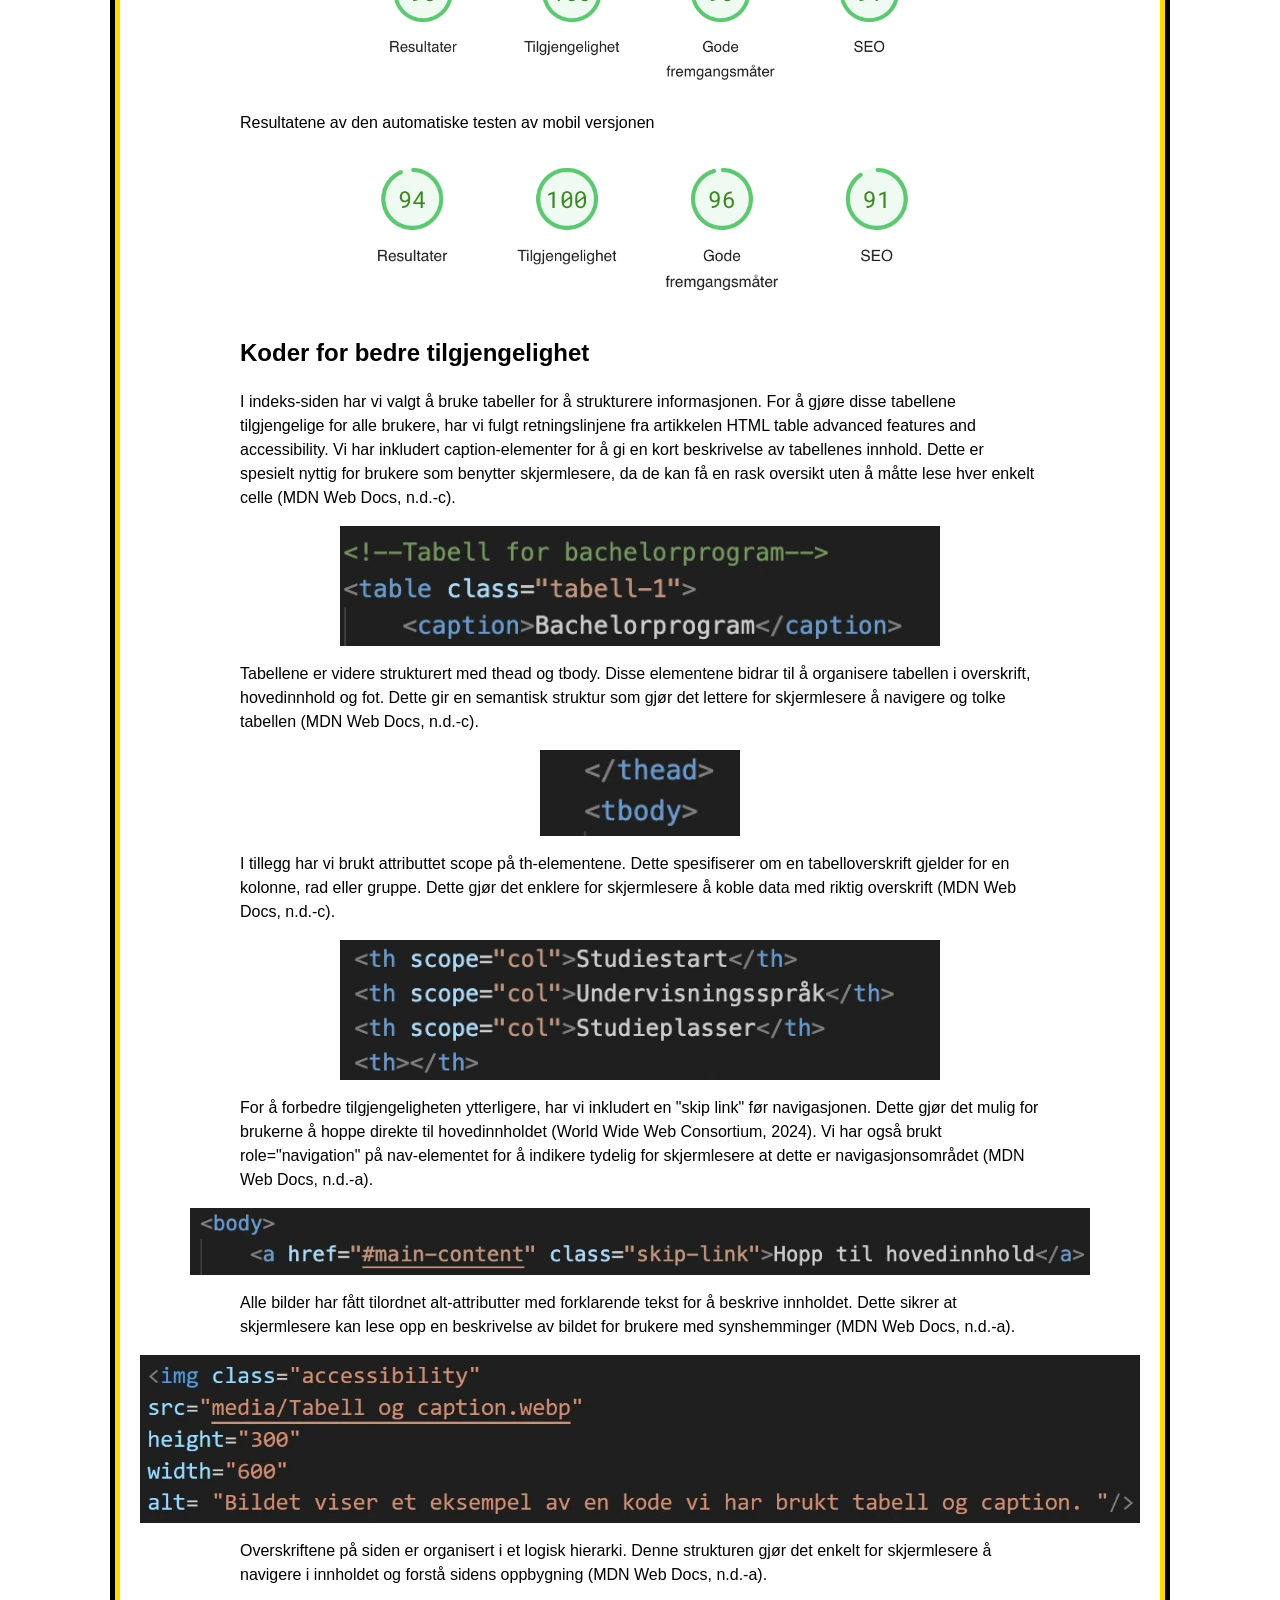
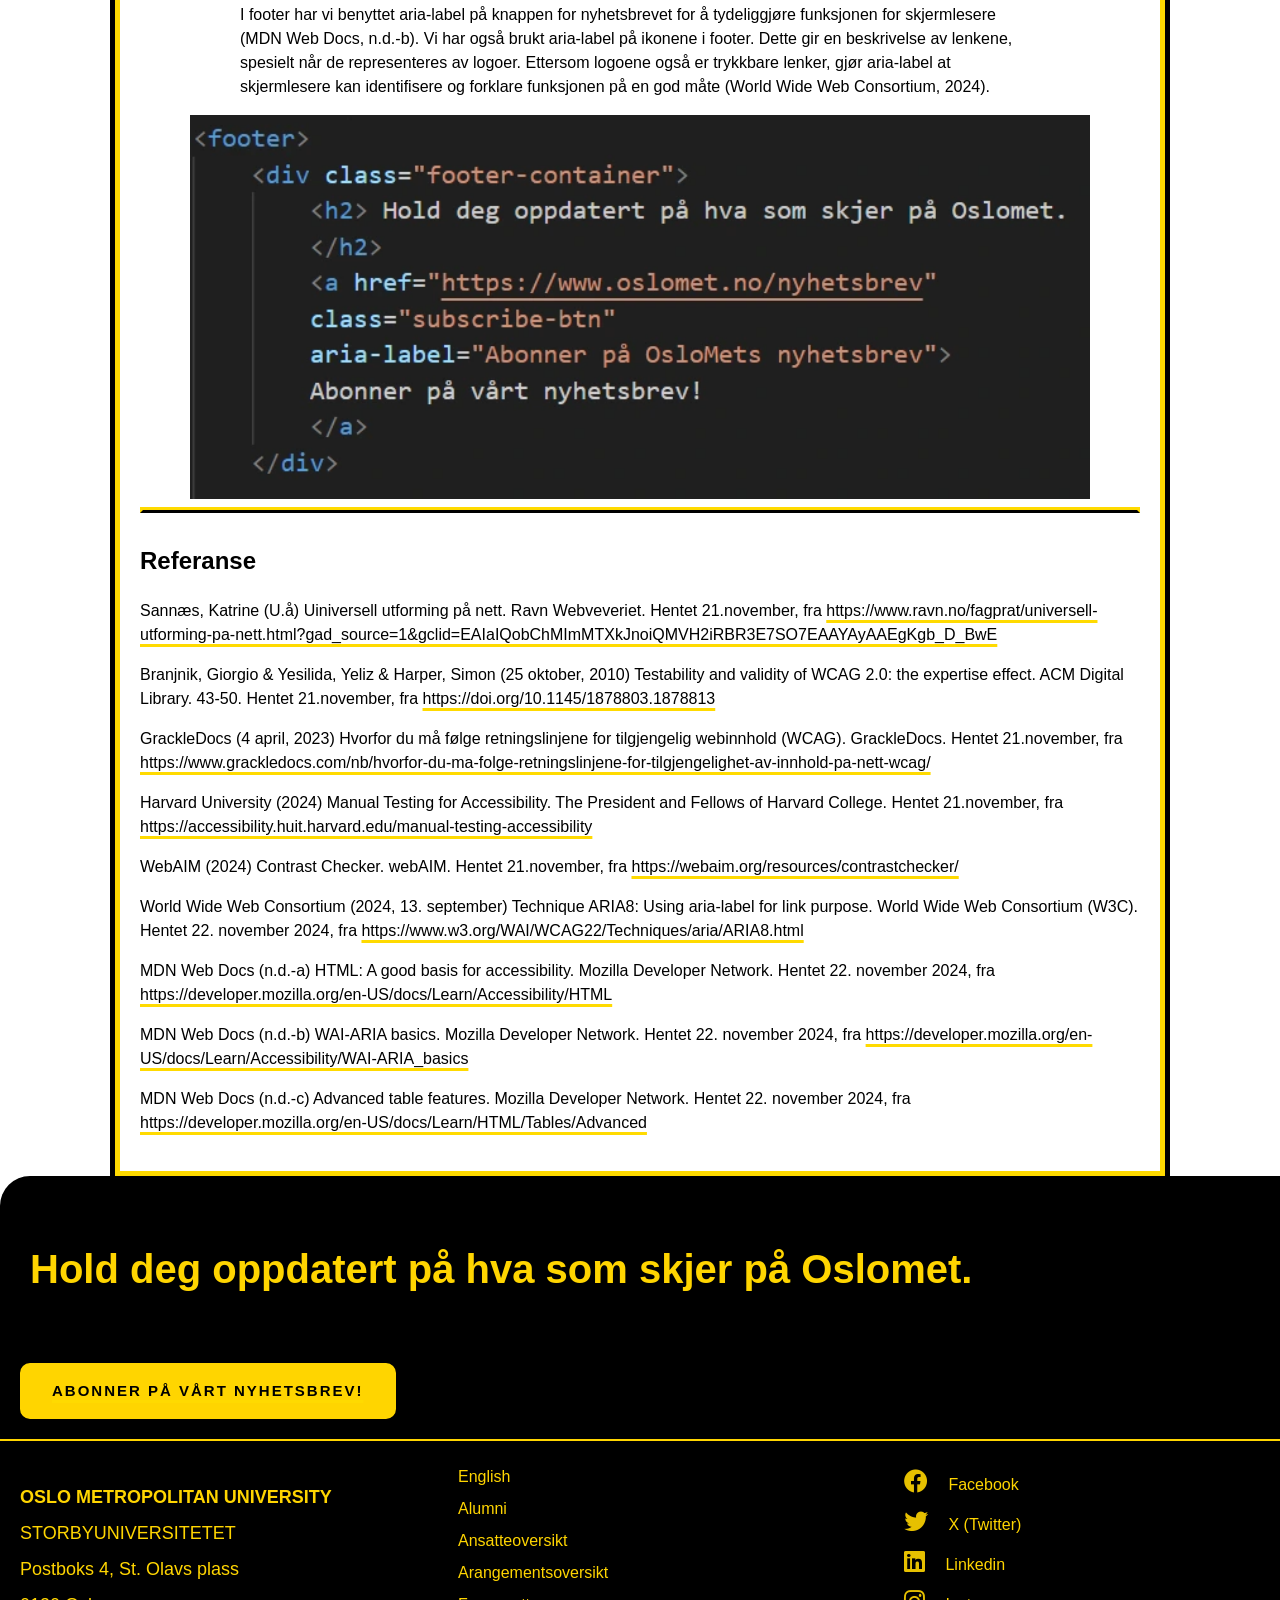
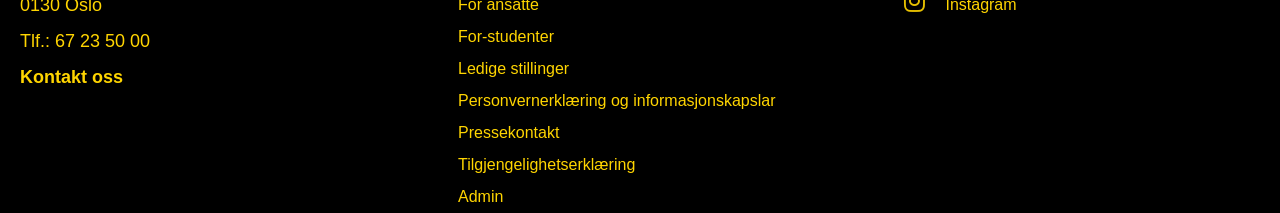
==== commit 81781563: "Merge branch 'main' of https://github.com/HaziTa/DATA1200" ====
--- a/accessibility.html
+++ b/accessibility.html
@@ -52,26 +52,23 @@
                 og skriftstørrelsen på nettsiden er størrelse 16 slikt at det skal være lesbart.
             </p>
 
-            <img class= "accessibility"
-            src="media/skrift.webp" 
-            height="200px"
-            width="450px"
+            <img class= "accessibility" src="media/skrift.webp" width="450px"
             alt="Dette bildet visere linjeavstand, skriftstørrelse og skrift type som er brukt på nettsiden." />
             <!-- Bildet er funnet fra vscode i dette prosjektet -->
 
-            <img class= "accessibility"
-            src="media/farge.webp" 
-            height="200px" 
-            width="450x" 
+            <img class= "accessibility" src="media/farge.webp" width="450x" 
             alt="Bildet viser koden på fargen vi har brukt på nettsiden." />
             <!-- Bildet er funnet fra vscode i dette prosjektet -->
 
-            <img class= "accessibility" src="media/Manuel_farge_test.webp" height="150px"width="500px"
+            <img class= "accessibility" 
+            src="media/Manuel_farge_test.webp" 
+            height="150px"
+            width="500px"
             alt="Bildet viser standarden på hva fargen må skåre for at det skal følge WCAG." />
             <!-- kilde brukt for bildet er hentet fra: "https://accessibility.huit.harvard.edu/manual-testing-accessibility"-->
 
-            <img class= "accessibility" 
-            src="media/Farge2.webp" height="250px" width="400px" alt="Bildet viser hva fargene våres skårte." />
+            <img class= "accessibility" src="media/Farge2.webp" width="400px" 
+            alt="Bildet viser hva fargene våres skårte." />
             <!-- kildet brukt for bildet er hentet fra: https://webaim.org/resources/contrastchecker/ -->
         </section>
         <section class="innhold"> 
@@ -83,18 +80,14 @@
             </p>
             
             <p>Resultatene av den automatiske testen av data versjonen</p>
-            <img class="accessibility"
-            src="media/data versjon.webp"
-            height="300"
-            width="600"
+            <img class="accessibility" src="media/data versjon.webp" width="600"
             alt="Bildet viser resultatene på den automatiske testen av data versjonen av nettsiden.">
+             <!-- https://pagespeed.web.dev/analysis/https-sadaf703-github-io-Eksamen-git-html/xgav37s347?form_factor=mobile&category=performance&category=accessibility&category=best-practices&category=seo&hl=no&utm_source=lh-chrome-ext -->
             
             <p>Resultatene av den automatiske testen av mobil versjonen</p>
-            <img class="accessibility"
-            src="media/mobil versjon.webp"
-            height="300"
-            width="600"
+            <img class="accessibility" src="media/mobil versjon.webp" width="600"
             alt="Bildet viser resultatene på den automatiske testen av mobil versjonen av nettsiden.">
+             <!-- https://pagespeed.web.dev/analysis/https-sadaf703-github-io-Eksamen-git-html/xgav37s347?form_factor=mobile&category=performance&category=accessibility&category=best-practices&category=seo&hl=no&utm_source=lh-chrome-ext -->
 
         </section>
 
@@ -109,10 +102,7 @@
                 da de kan få en rask oversikt uten å måtte lese hver enkelt celle (MDN Web Docs, n.d.-c).
             </p>
 
-            <img class="accessibility" 
-            src="media/Tabell og caption.webp" 
-            height="300" 
-            width="600" 
+            <img class="accessibility" src="media/Tabell og caption.webp" width="600" 
             alt= "Bildet viser et eksempel av en kode vi har brukt tabell og caption. "/>
             <!-- Bildet er funnet fra vscode i dette prosjektet -->
 
@@ -121,9 +111,7 @@
                 Dette gir en semantisk struktur som gjør det lettere for skjermlesere å navigere og tolke tabellen (MDN Web Docs, n.d.-c).
             </p>
 
-            <img class="accessibility" 
-            src="media/thead og tbody.webp" 
-            width="200px" 
+            <img class="accessibility" src="media/thead og tbody.webp" width="200px" 
             alt="Bildet viser et eksempel av en kode vi har brukt thead og tbody."/>
             <!-- Bildet er funnet fra vscode i dette prosjektet -->
 
@@ -132,9 +120,7 @@
                 Dette gjør det enklere for skjermlesere å koble data med riktig overskrift (MDN Web Docs, n.d.-c).
             </p>
 
-            <img class="accessibility" 
-            src="media/scope.webp" 
-            width="600px" 
+            <img class="accessibility" src="media/scope.webp" width="600px" 
             alt="Bildet viser et eksempel av en kode vi har brukt scope. "/>
             <!-- Bildet er funnet fra vscode i dette prosjektet -->
 
@@ -144,9 +130,7 @@
                 (MDN Web Docs, n.d.-a).
             </p>
 
-            <img class="accessibility" 
-            src="media/skip link.webp" 
-            width="900px" 
+            <img class="accessibility" src="media/skip link.webp" width="900px" 
             alt="Bildet er et eksempel av en kode vi har brukt skip link."/>
             <!-- Bildet er funnet fra vscode i dette prosjektet -->
 
@@ -154,9 +138,7 @@
                 Dette sikrer at skjermlesere kan lese opp en beskrivelse av bildet for brukere med synshemminger (MDN Web Docs, n.d.-a).
             </p>
 
-            <img class="accessibility"
-            src="media/alt-attributtet.webp" 
-            width="1000px" 
+            <img class="accessibility" src="media/alt-attributtet.webp" width="1000px" 
             alt="Bildet viser et eksempel av en kode vi har brukt alt attributtet."/>
             <!-- Bildet er funnet fra vscode i dette prosjektet -->
 
@@ -172,12 +154,9 @@
                 gjør aria-label at skjermlesere kan identifisere og forklare funksjonen på en god måte (World Wide Web Consortium, 2024).
             </p>
          
-            <img class="accessibility" 
-            src="media/aria-label.webp" 
-            height="100px" width="" 
-            alt="Bildet viser et eksempel av en kode vi har brukt aria-label i footer."/>
-            <!-- Bildet er funnet fra vscode i dette prosjektet -->
-
+            <img class="accessibility" src="media/aria-label.webp" width="900">
+            <!-- Bildet er funnet fra vscode i dette prosjektet -->
+            
         </section>
         <hr>
         <section>
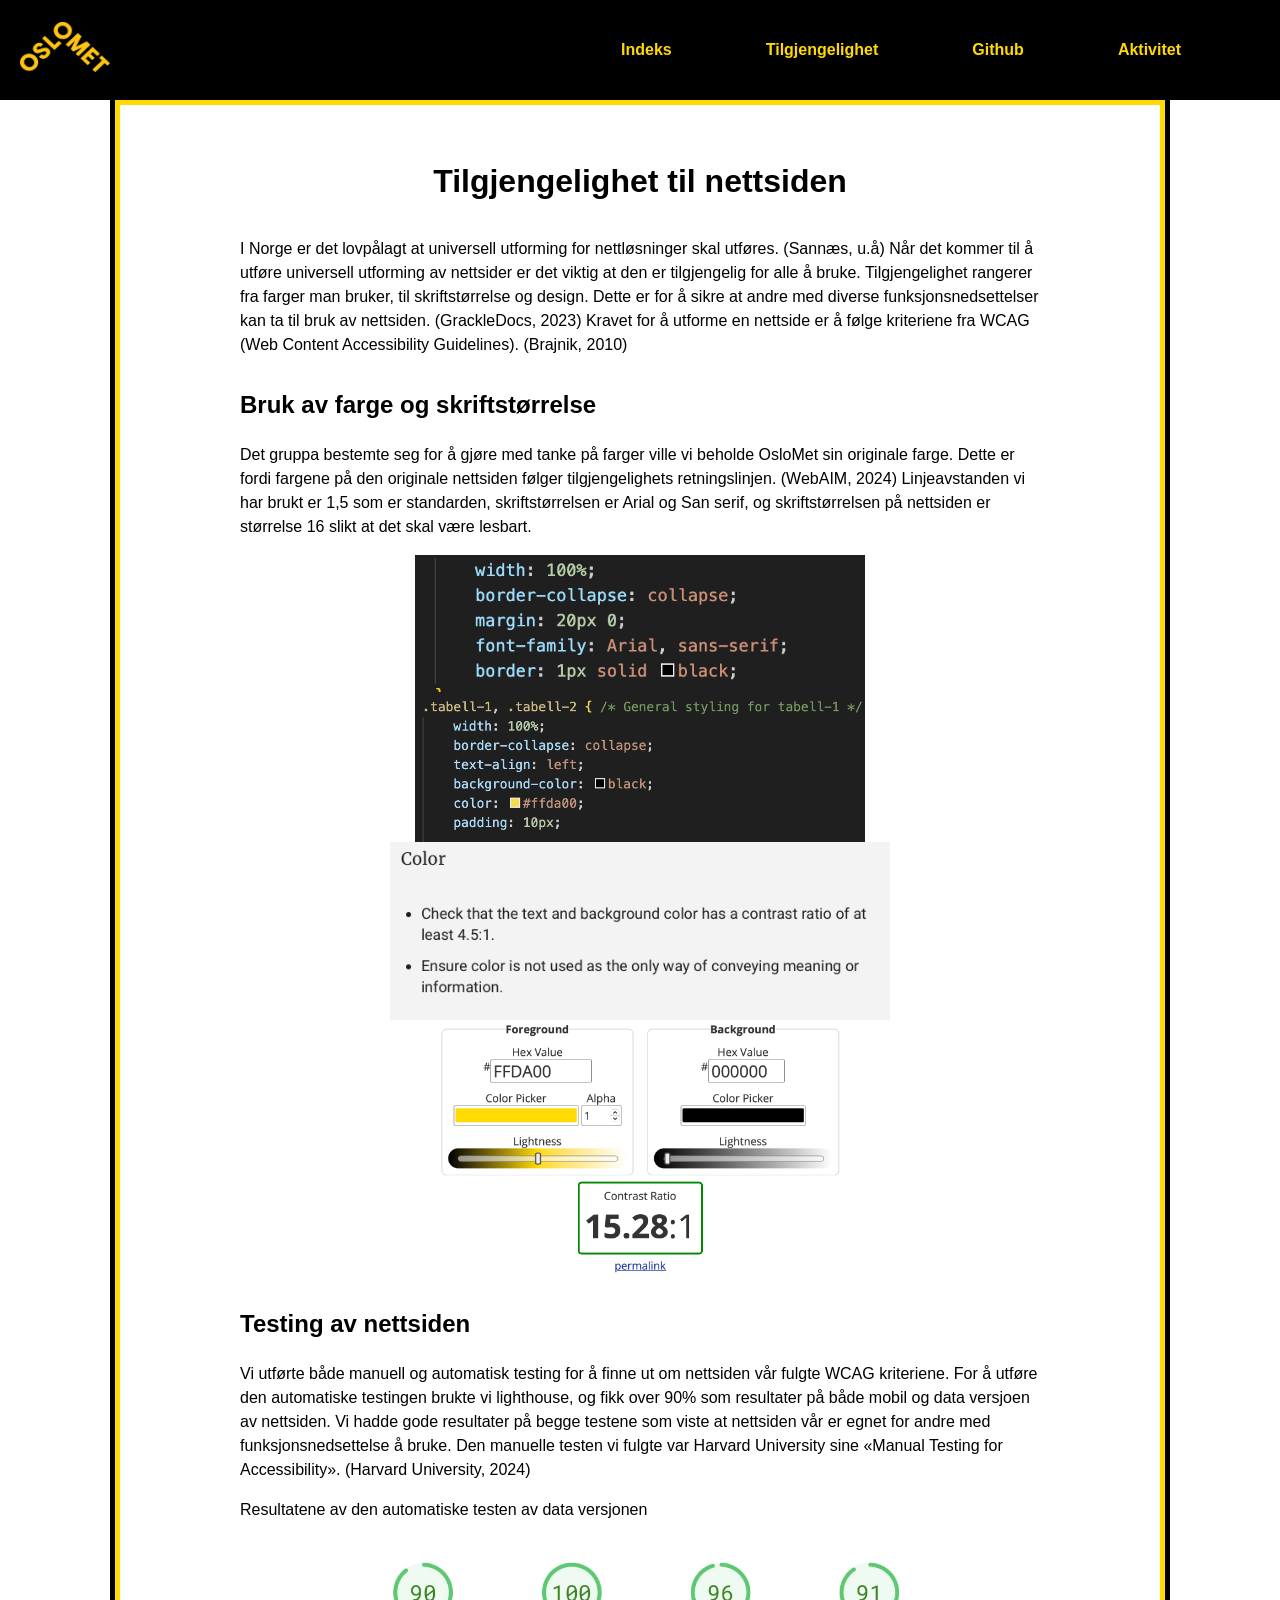
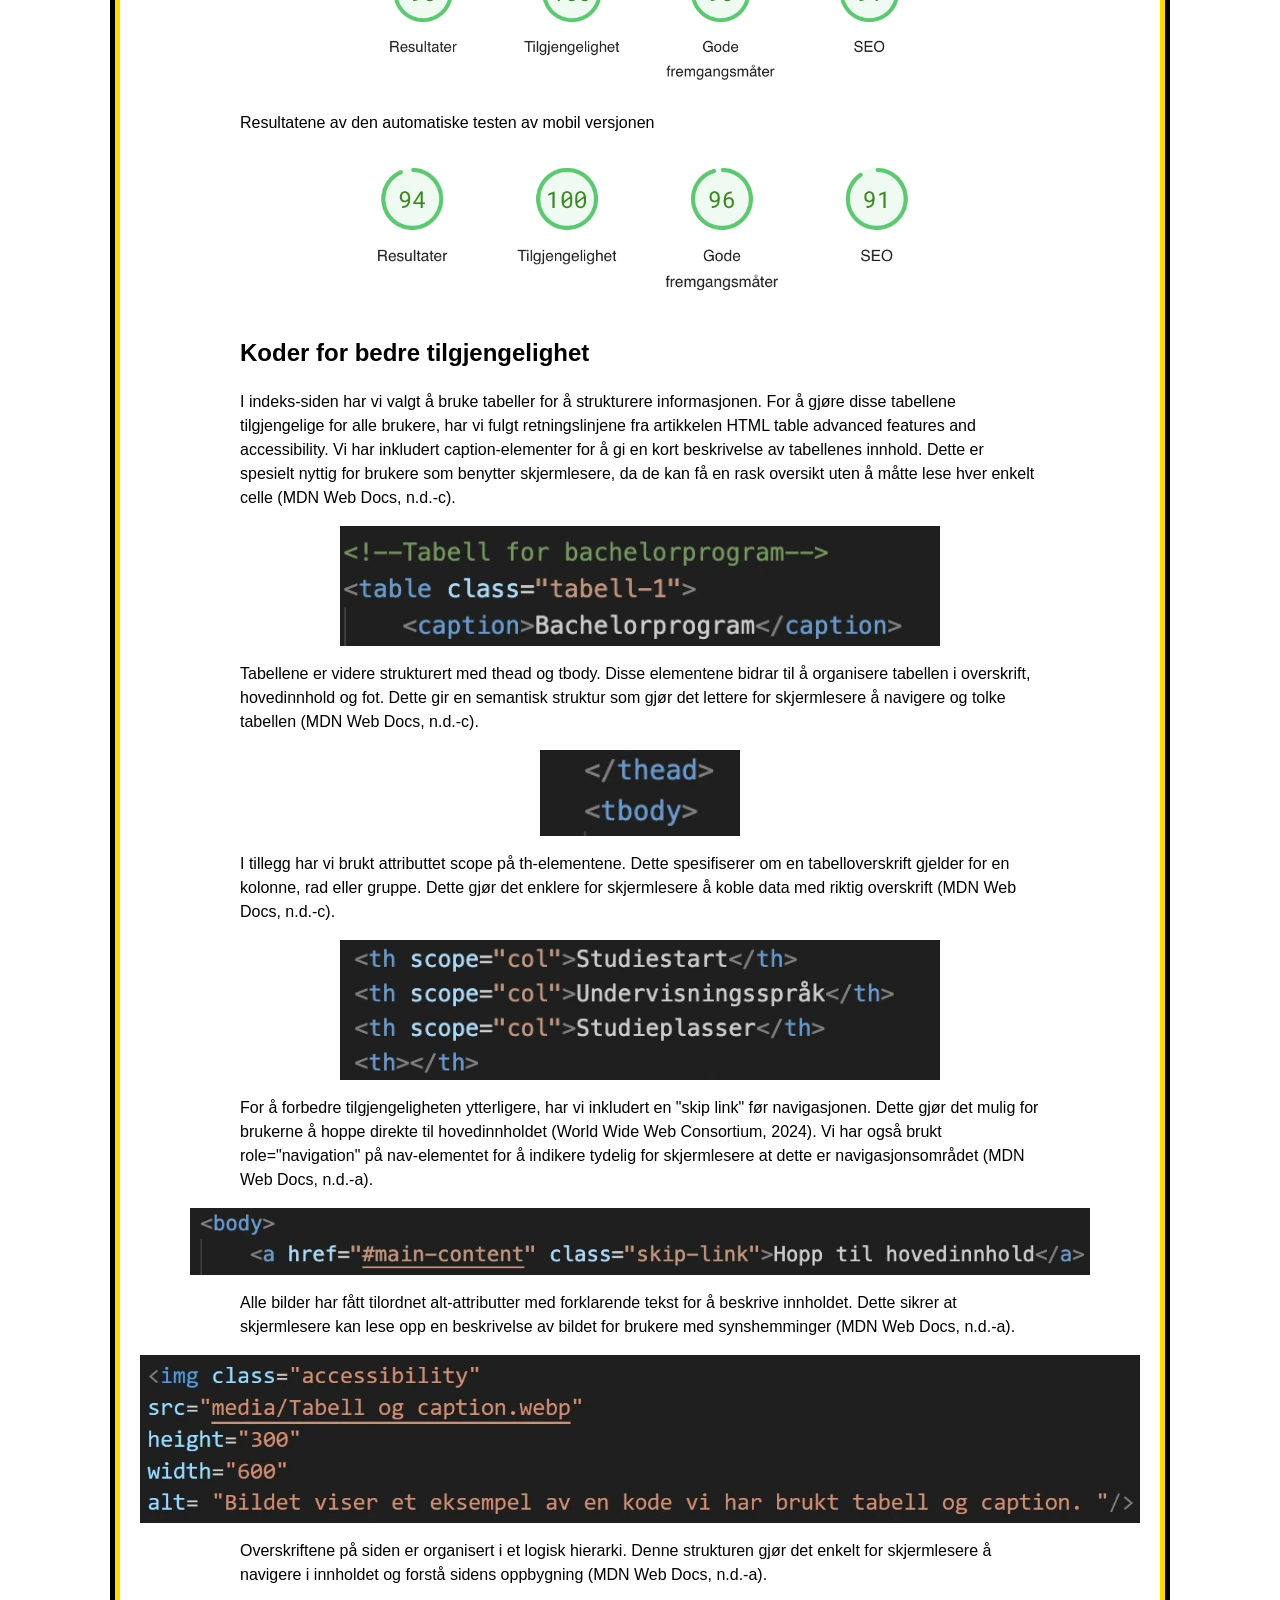
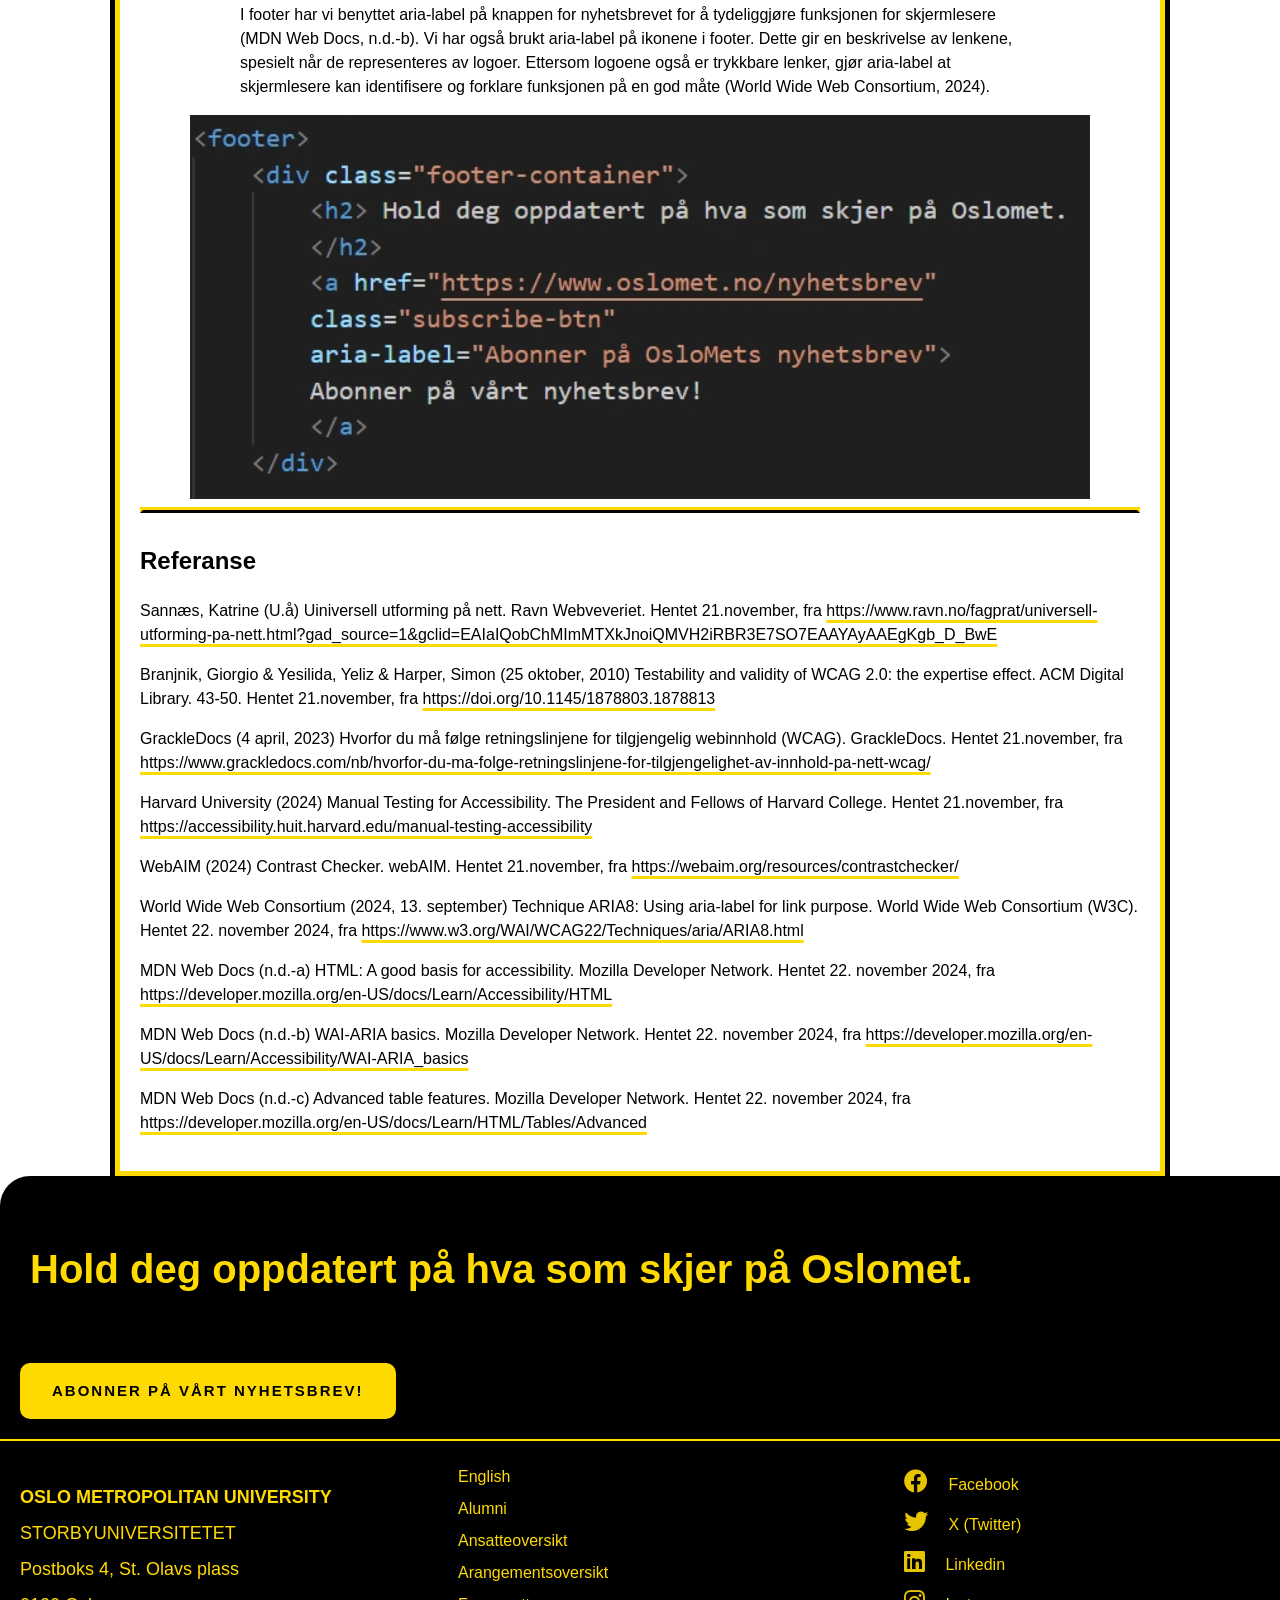
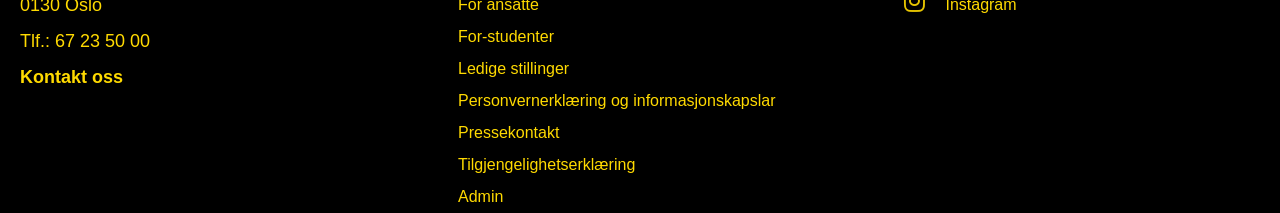
==== commit 60244c37: "test" ====
--- a/accessibility.html
+++ b/accessibility.html
@@ -7,18 +7,15 @@
     <link rel="stylesheet" href="style/style.css">
     <link rel="stylesheet" href="https://cdnjs.cloudflare.com/ajax/libs/font-awesome/6.0.0-beta3/css/all.min.css">
 </head>
+<body>
+     <!--Header og navigasjonsfelt-->
+    <!-- Videoen på Canvas er brukt som inspirasjon: https://oslomet.cloud.panopto.eu/Panopto/Pages/Viewer.aspx?id=e07c0035-72e8-41fd-a7de-b09800a14526 -->
     <header>
-        <nav>
-    
-            <a href="https://www.oslomet.no/" >
-                <img
-                    width="90"
-                    height="50"
-                    src="media/OsloMet-gul logo.webp"
-                    id="logo"
-                    alt="OsloMet logo">
-            </a>  
-    
+        <nav role="navigation"><!--Legger til rolle for å gi skjermlesere en tydelig indikasjon om at dette er navigasjonsområdet.-->
+            <a href="OsloMet-logo">
+                <img width="90" height="50" src="media/OsloMet-gul logo.webp" id="logo" alt="OsloMet logo"> 
+                <!--Link til logoen: https://bie.tjenester.oslomet.no/oslomet-logo-gul.png -->
+            </a>
             <input id="burger-toggle" type="checkbox">
             <label class="hamburger-toggle-container" for="burger-toggle">
                 <div class="menu-icon"></div>
@@ -31,7 +28,7 @@
             </ul>
         </nav>
     </header>
-<body>
+
     <article class="tilgjengelighet">
         <section class="innhold">
             <h1>Tilgjengelighet til nettsiden </h1>
@@ -60,16 +57,13 @@
             alt="Bildet viser koden på fargen vi har brukt på nettsiden." />
             <!-- Bildet er funnet fra vscode i dette prosjektet -->
 
-            <img class= "accessibility" 
-            src="media/Manuel_farge_test.webp" 
-            height="150px"
-            width="500px"
+            <img class= "accessibility" src="media/Manuel_farge_test.webp" width="500px"
             alt="Bildet viser standarden på hva fargen må skåre for at det skal følge WCAG." />
-            <!-- kilde brukt for bildet er hentet fra: "https://accessibility.huit.harvard.edu/manual-testing-accessibility"-->
+            <!-- Bildet er hentet fra: "https://accessibility.huit.harvard.edu/manual-testing-accessibility"-->
 
             <img class= "accessibility" src="media/Farge2.webp" width="400px" 
             alt="Bildet viser hva fargene våres skårte." />
-            <!-- kildet brukt for bildet er hentet fra: https://webaim.org/resources/contrastchecker/ -->
+            <!-- Bildet er hentet fra: https://webaim.org/resources/contrastchecker/ -->
         </section>
         <section class="innhold"> 
             <h2>Testing av nettsiden</h2>
@@ -82,12 +76,12 @@
             <p>Resultatene av den automatiske testen av data versjonen</p>
             <img class="accessibility" src="media/data versjon.webp" width="600"
             alt="Bildet viser resultatene på den automatiske testen av data versjonen av nettsiden.">
-             <!-- https://pagespeed.web.dev/analysis/https-sadaf703-github-io-Eksamen-git-html/xgav37s347?form_factor=mobile&category=performance&category=accessibility&category=best-practices&category=seo&hl=no&utm_source=lh-chrome-ext -->
+             <!--Bildet er hentet fra: https://pagespeed.web.dev/analysis/https-sadaf703-github-io-Eksamen-git-html/xgav37s347?form_factor=mobile&category=performance&category=accessibility&category=best-practices&category=seo&hl=no&utm_source=lh-chrome-ext -->
             
             <p>Resultatene av den automatiske testen av mobil versjonen</p>
             <img class="accessibility" src="media/mobil versjon.webp" width="600"
             alt="Bildet viser resultatene på den automatiske testen av mobil versjonen av nettsiden.">
-             <!-- https://pagespeed.web.dev/analysis/https-sadaf703-github-io-Eksamen-git-html/xgav37s347?form_factor=mobile&category=performance&category=accessibility&category=best-practices&category=seo&hl=no&utm_source=lh-chrome-ext -->
+             <!--Bildet er hentet fra: https://pagespeed.web.dev/analysis/https-sadaf703-github-io-Eksamen-git-html/xgav37s347?form_factor=mobile&category=performance&category=accessibility&category=best-practices&category=seo&hl=no&utm_source=lh-chrome-ext -->
 
         </section>
 
--- a/style/style.css
+++ b/style/style.css
@@ -1,8 +1,27 @@
+/* ============================================
+   Innholdsfortegnelse:
+   1. Navigasjon og meny
+   2. Generell styling
+   3. Video-styling
+   4. Tabeller
+   5. Git-siden
+   6. Tilgjengelighet
+   7. Aktivitet
+   8. Bilder og bildeoppsett
+   9. Footer
+   10. Responsiv design
+       10.1 Generell responsiv styling
+       10.2 Git-siden responsiv styling
+       10.3 Tilpasninger for bilder
+       10.4 Footer responsiv styling
+============================================ */
+
+
+
+/*Navigasjon og meny*/
 #burger-toggle {
   display: none;  /* Skjuler burger-ikonet som brukes på mobil */
 }
-
-/*Navigasjon og meny*/
 
 nav {
   margin: 0; /* Fjerner all margin rundt elementet. */
@@ -54,19 +73,21 @@
   line-height: 1.5; /* Angir linjeavstand. */
   margin: 0;
 }
-/* Skjuler skip links. Kilde for koden: https://www.w3schools.com/accessibility/accessibility_skip_links.php  */
+/* Skjuler skip links, men dette er fortsatt synlig for skjermleser. Kilde for koden: https://www.w3schools.com/accessibility/accessibility_skip_links.php  */
 .skip-link {
-  position: absolute;
-  left: -10000px;
-  top: auto;
-  width: 1px;
-  height: 1px;
-  overflow: hidden;
-}
+  position: absolute; /* Plasserer elementet utenfor normal dokumentflyt */
+  left: -10000px; /* Flytter elementet langt utenfor synlig område på venstre side */
+  top: auto; /* Beholder standard topp-posisjon */
+  width: 1px; /* Reduserer bredden til et minimum */
+  height: 1px; /* Reduserer høyden til et minimum */
+  overflow: hidden; /* Hindrer innholdet i å vises selv om det skulle dukke opp */
+}
+
+/* Gjør "skip-link" synlig når det får fokus (f.eks. ved tastaturnavigasjon) */
 .skip-link:focus {
-  position: static;
-  width: auto;
-  height: auto;
+  position: static; /* Plasserer elementet tilbake i dokumentflyten */
+  width: auto; /* Gjenoppretter bredden til å tilpasse innholdet */
+  height: auto; /* Gjenoppretter høyden til å tilpasse innholdet */
 }
 
 article {
@@ -339,10 +360,7 @@
   max-width: 100%;
 }
 
-/* Klassestil for tykkskrift */
-.tykkskrift {
-  font-weight: bold;
-}
+
 
 /* CSS for accessibility  */
 .accessibility{
@@ -392,7 +410,7 @@
   margin-right: 20px;
 }
 
-.brukGit{
+.brukGit{ /*Sentraliserer teksten*/
   max-width: 750px;
   margin-left: 150px;
   margin-right: 150px;
@@ -459,7 +477,6 @@
   outline: none;
 }
 
-
 .aktivitet { /* Aktivitetsseksjonen */
   background-color: #ffd500;
   font-family: Arial, sans-serif;
@@ -505,22 +522,23 @@
   display: flex;
   justify-content: space-between;
   align-items: flex-start; 
-  gap: 40px; 
+  gap: 20px; 
 }
 
 .text-content {
   flex: 1.5; 
-  max-width: 55%; 
+  max-width: 60%; 
   line-height: 1.8;
   margin: 0;
 }
 
-.flex-container img {
-  flex: 1.5;
-  max-width: 400px;
+.flex-container picture {
+  flex: 1;
+  max-width: 40%;
   height: auto;
   object-fit: cover;
   margin: auto;
+  padding: 0;
 }
 
 .flex-container ul {
@@ -531,7 +549,6 @@
   list-style-position: inside;
 }
 
-
 .image1 { /* Sentraliserte bilder */
   display: block;
   margin: auto;
@@ -540,13 +557,51 @@
 }
 
 .boxed-image {
+  flex: 1;
   width: 100%;
-  max-width: 450px;
   height: auto;
   object-fit: cover;
   overflow: hidden;
 }
 
+.flex-pic {
+  width: 100%;
+  height: auto;
+  margin: 0;
+  padding: 0;
+}
+
+.image-container { /* Generell stil for bilder med effekter */
+  display: flex;
+  align-items: center;
+  justify-content: space-around;
+  gap: 20px;
+  width: 100%;
+  margin: 0 auto;
+  padding: 0;
+}
+
+.image-container picture {
+  width: 100%;
+  height: auto;
+  display: block;
+}
+
+.image-container picture img{
+  width: 100%;
+  height: auto;
+  object-fit: cover;
+}
+
+.image-container picture:hover {
+  transform: scale(1.05);
+  z-index: 1;
+}
+
+.image-container .image-box { /* Side-ved-side layout for bilder */
+  flex: 1;
+  overflow: hidden;
+}
 
 .center { /* Sentrer bilder */
   display: block;
@@ -573,66 +628,12 @@
 }
 
 
-.image-container { /* Generelle stiler for bilder med effekter */
-  display: flex;
-  justify-content: space-between;
-  gap: 20px;
-  max-width: 100%;
-  margin: 40px auto 0;
-  padding: 0 20px;
-}
-
-.image-container picture {
-  flex: 1;
-  max-width: 50%;
-  height: auto;
-  object-fit: cover;
-  transition: transform 0.3s ease;
-  box-shadow: 0 4px 8px rgba(0, 0, 0, 0.1);
-}
-
-.image-container img{
-  width: 100%;
-  height: auto;
-  object-fit: cover;
-}
-
-.image-container picture:hover {
-  transform: scale(1.05);
-  z-index: 1;
-}
-
-
-.image-container .image-box { /* Side-ved-side layout for bilder */
-  flex: 1;
-  overflow: hidden;
-}
-
-/* Stil for sentrerte bilder */
-.image1 {
-  display: block;
-  margin-left: auto;
-  margin-right: auto;
-  max-width: 100%;
-  height: auto;
-}
-
-
-.boxed-image { /* Stil for boxed bilder */
-  width: 100%;
-  max-width: 1000px;
-  height: auto;
-  object-fit: cover;
-  overflow: hidden;
-}
-
-
 /* Footer CSS */ 
 .footer {
   margin: 0;
   font-family: Arial, sans-serif;
   background-color: black;
-  color: #ffd500;
+  color: #ffda00;
   padding: 70px 0 30px;
   border-top-left-radius: 100px; /* Gjør det øverste venstre hjørnet avrundet. */
   line-height: 1.8;
@@ -648,7 +649,7 @@
 }
 
 .hrFooter { /* Stiler for horisontal linje i footer */
-  border: 1px solid #ffd500;
+  border: 1px solid #ffda00;
   margin: 0;
 }
 
@@ -683,7 +684,7 @@
 .social-icons a:hover i { /* stil for  lenken (a) ved hover. */
   color: black;
   transition: 0.5s;
-  background-color: #ffd500;
+  background-color: #ffda00;
 }
 
 
@@ -691,14 +692,14 @@
 .social-icons a i { /* stil for sosiale-ikon lenke */
   text-decoration: none;
   padding: 8px;
-  color: #ffd500;
+  color: #ffda00;
   opacity: 0.9; /* Gjør ikonet 90% synlig (litt gjennomsiktig). */
   font-size: 1.5em;
   border-radius: 50%;
 }
 
 .social-icons a {
-  color: #ffd500;
+  color: #ffda00;
   text-decoration: none;
  
 }
@@ -725,7 +726,7 @@
 .contact-info a,
 .footer-links a,
 .contact-info {
-  color: #ffd500;
+  color: #ffda00;
 }
 
 .footer-details {
@@ -750,7 +751,7 @@
   gap: 20px;
   padding: 20px;
   background-color: black;
-  color: #ffd500;
+  color: #ffda00;
   border-top-left-radius: 30px;
 }
 
@@ -765,9 +766,9 @@
 
 
 .subscribe-btn { /*Stil for abonnementsknappen */
-  background-color: #ffd500;
+  background-color: #ffda00;
   color: black;
-  border: 2px solid #ffd500;
+  border: 2px solid #ffda00;
   padding: 15px 30px;
   font-size: 15px;
   font-weight: bold;
@@ -779,7 +780,7 @@
 }
 
 .subscribe-btn:hover { /* Hover-stil for abonnementsknappen */
-  background-color: #ffd500;
+  background-color: #ffda00;
   color: black;
   box-shadow: 0px 8px 15px rgba(0, 0, 0, 0.2); /* Legger til skygge. */
   transform: translateY(-5px); /* Flytter knappen oppover ved hover. */
@@ -805,7 +806,7 @@
 
   .menu-icon {
     display: block;
-    background-image: url(media/menu-icon.webp); /* Hamburger-ikon */
+    background-image: url(../media/menu-icon.webp); /* Hamburger-ikon (Kilde: https://www.flaticon.com/free-icon/menu_17136914 */
     background-size: contain; /* Skalerer ikonet slik at det passer innenfor containerens dimensjoner uten å beskjære. */
     width: 40px;
     height: 40px;
@@ -945,10 +946,10 @@
     margin-right: 0;
   }
 
-  /* Tilpasninger for bilder */
+  /* Tilpasninger for bilder i accessibility*/
   .boxed-image{
     width: 100%;
-    max-width: 300px;
+    max-width: 100%;
     object-fit: cover;
   }
 
@@ -973,17 +974,16 @@
 
   .flex-container {
     flex-direction: column;
-    align-items: center;
     gap: 20px;
   }
 
   .flex-container ul,
-  .flex-container img {
+  .flex-container picture {
     max-width: 100%;
     height: auto;
   }
 
-  .text-content {
+  .text-content, .flex-pic {
     max-width: 100%; 
   }
 
